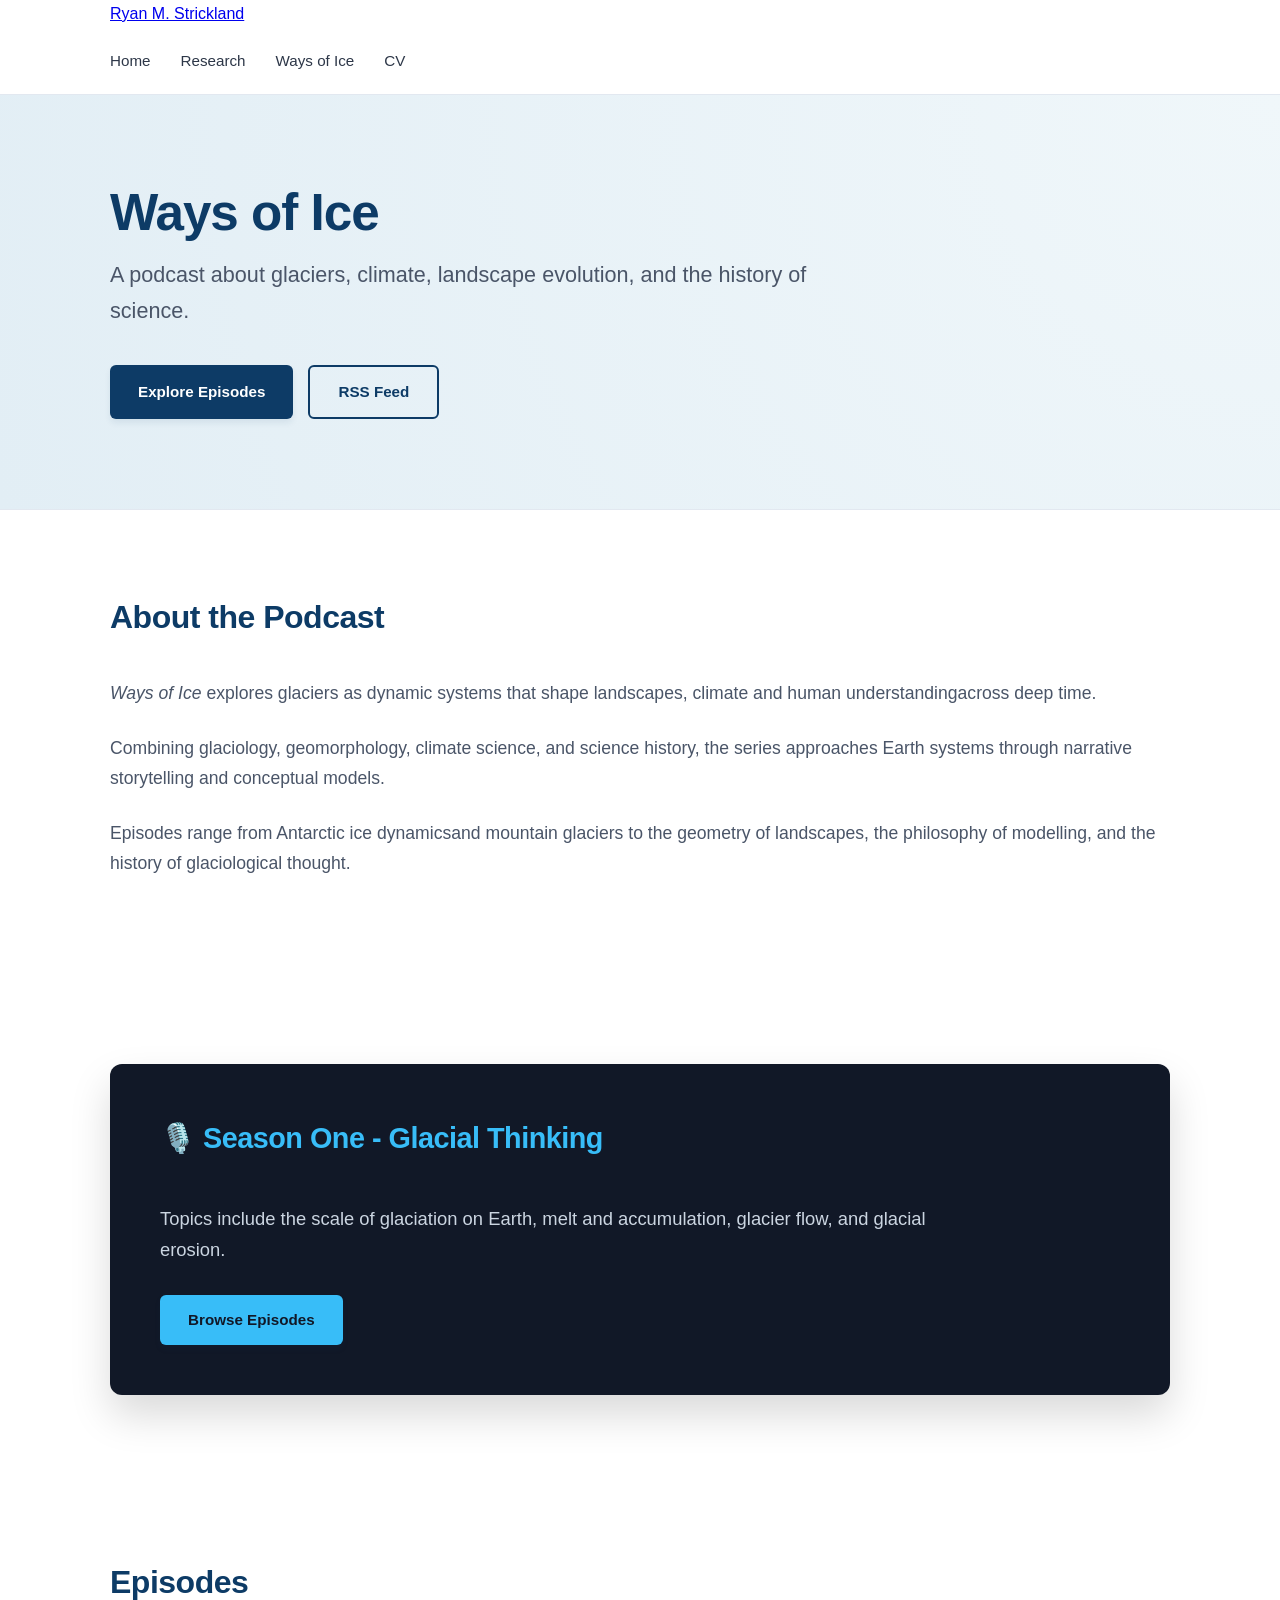
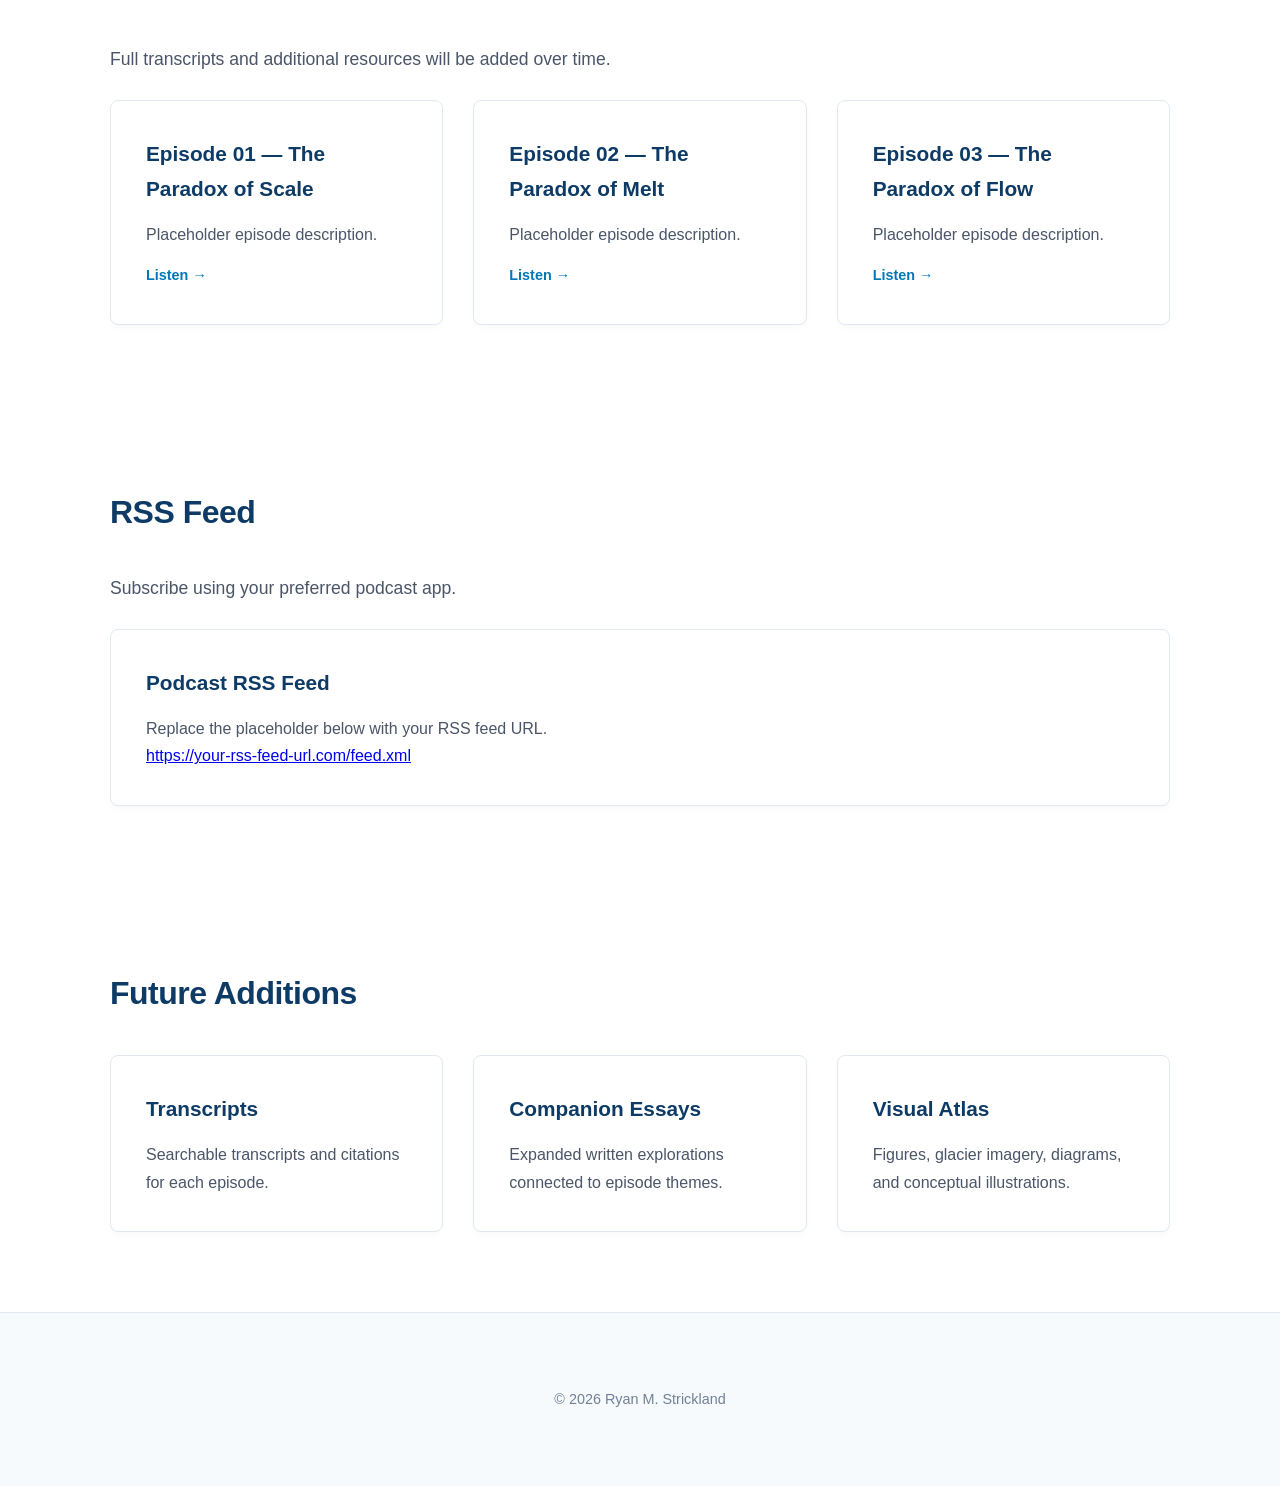
==== podcast.html @ bfdebd0e "Update research tags" ====
<!DOCTYPE html>
<html lang="en">
<head>
    <meta charset="UTF-8">
    <meta name="viewport" content="width=device-width, initial-scale=1.0">
    <title>Ways of Ice | Ryan M. Strickland</title>

    <!-- Uses your existing stylesheet -->
    <link rel="stylesheet" href="styles_1.css">
</head>

<body>

    <!-- HEADER -->
    <header>
        <div class="container nav">
            <a href="index.html" class="logo">
            Ryan M. Strickland
            </a>
            <nav>
                <ul>
                    <li><a href="index.html">Home</a></li>
                    <li><a href="index.html#research">Research</a></li>
                    <li><a href="podcast.html">Ways of Ice</a></li>
                    <li><a href="index.html#cv">CV</a></li>
                </ul>
            </nav>
        </div>
    </header>

    <div class="hero">
        <div class="container">
            <h1>Ways of Ice</h1>
            <p>
            A podcast about glaciers, climate, landscape evolution, and the history of science.
            </p>
            <div class="btn-group">
                <a href="#episodes" class="btn">
                Explore Episodes
                </a>
                <a href="#rss" class="btn btn-secondary">
                RSS Feed
                </a>
            </div>
        </div>
    </div>

    <!-- INTRO -->

    <div class="container">
        <section>
            <h2>About the Podcast</h2>
            <p>
            <em>Ways of Ice</em> explores glaciers as dynamic systems that shape landscapes, climate and human understandingacross deep time.
            </p>
            <p>
            Combining glaciology, geomorphology, climate science, and science history, the series approaches Earth systems through narrative storytelling and conceptual models.
            </p>
            <p>
            Episodes range from Antarctic ice dynamicsand mountain glaciers to the geometry of landscapes, the philosophy of modelling, and the history of glaciological thought.
            </p>
        </section>

        <!-- FEATURE BLOCK -->

        <section>
            <div class="podcast-feature">
                <h3>
                    🎙️ Season One - Glacial Thinking
                </h3>
                <p>
                
                </p>
                <p>
                Topics include the scale of glaciation on Earth, melt and accumulation, glacier flow, and glacial erosion.
                </p>
                <div>
                    <a href="#episodes" class="btn">
                        Browse Episodes
                    </a>
                </div>
            </div>
        </section>

        <!-- EPISODES -->

        <section id="episodes">
            <h2>Episodes</h2>
            <p>
            Full transcripts and additional resources will be added over time.
            </p>
            <div class="grid">
                <!-- EPISODE CARD -->
                <div class="card">
                    <h3>
                    Episode 01 — The Paradox of Scale
                    </h3>
                    <p>
                    Placeholder episode description.
                    </p>
                    <span class="read-more">
                    Listen &rarr;
                    </span>
                </div>
                <div class="card">
                    <h3>
                    Episode 02 — The Paradox of Melt
                    </h3>
                    <p>
                    Placeholder episode description.
                    </p>
                    <span class="read-more">
                    Listen &rarr;
                    </span>
                </div>
                <div class="card">
                    <h3>
                    Episode 03 — The Paradox of Flow
                    </h3>
                    <p>
                    Placeholder episode description.
                    </p>
                    <span class="read-more">
                    Listen &rarr;
                    </span>
                </div>
            </div>
        </section>

        <!-- RSS -->

        <section id="rss">
            <h2>RSS Feed</h2>
            <p>
            Subscribe using your preferred podcast app.
            </p>
            <div class="card">
                <h3>
                Podcast RSS Feed
                </h3>
                <p>
                Replace the placeholder below with your RSS feed URL.
                </p>
                <p>
                    <a href="#">
                        https://your-rss-feed-url.com/feed.xml
                    </a>
                </p>
            </div>
        </section>

        <!-- FUTURE SECTION -->

        <section>
            <h2>Future Additions</h2>
            <div class="grid">
                <div class="card">
                    <h3>Transcripts</h3>
                    <p>
                    Searchable transcripts and citations for each episode.
                    </p>
                </div>
                <div class="card">
                    <h3>Companion Essays</h3>
                    <p>
                    Expanded written explorations connected to episode themes.
                    </p>
                </div>
                <div class="card">
                    <h3>Visual Atlas</h3>
                    <p>
                    Figures, glacier imagery, diagrams, and conceptual illustrations.
                    </p>
                </div>
            </div>
        </section>
    </div>

    <!-- FOOTER -->

    <footer>
        <div class="container">
            <p>
            &copy; 2026 Ryan M. Strickland
            </p>
        </div>
    </footer>
</body>
</html>
---- styles_1.css ----
/* Premium Modern Academic & Media Typography */
:root {
    --primary-color: #0d3b66;       /* Deep Midnight/Ice Blue */
    --accent-color: #0077b6;        /* Glacier Cyan Accent */
    --podcast-dark: #111827;        /* Sleek Charcoal for Media Callouts */
    --text-main: #2d3748;           /* Soft Dark Gray (easier on eyes than pure black) */
    --text-muted: #718096;
    --bg-light: #f7fafc;            /* Crisp Canvas White */
    --white: #ffffff;
    --border-color: #e2e8f0;
    --max-width: 1100px;
}

* {
    box-sizing: border-box;
}

body {
    font-family: -apple-system, BlinkMacSystemFont, "Segoe UI", Roboto, "Helvetica Neue", Arial, sans-serif;
    color: var(--text-main);
    line-height: 1.7;
    margin: 0;
    padding: 0;
    background-color: var(--white);
    -webkit-font-smoothing: antialiased;
}

/* Layout Container */
.container {
    width: 90%;
    max-width: var(--max-width);
    margin: 0 auto;
    padding: 0 20px;
}

/* Navigation Header */
header {
    background-color: rgba(255, 255, 255, 0.95);
    backdrop-filter: blur(8px);
    border-bottom: 1px solid var(--border-color);
    position: sticky;
    top: 0;
    z-index: 1000;
}

nav {
    display: flex;
    justify-content: space-between;
    align-items: center;
    padding: 20px 0;
}

nav .logo {
    font-weight: 700;
    font-size: 1.35rem;
    color: var(--primary-color);
    text-decoration: none;
    letter-spacing: -0.5px;
}

nav ul {
    list-style: none;
    margin: 0;
    padding: 0;
    display: flex;
    gap: 30px;
}

nav ul li a {
    color: var(--text-main);
    text-decoration: none;
    font-weight: 500;
    font-size: 0.95rem;
    transition: color 0.2s ease;
}

nav ul li a:hover {
    color: var(--accent-color);
}

/* Premium Hero Section */
.hero {
    padding: 90px 0;
    background: radial-gradient(circle at top right, #f0f7fa 0%, #e2eef5 100%);
    border-bottom: 1px solid var(--border-color);
    text-align: left;
}

.hero h1 {
    font-size: 3.2rem;
    font-weight: 800;
    margin: 0 0 15px 0;
    color: var(--primary-color);
    letter-spacing: -1px;
    line-height: 1.1;
}

.hero p {
    font-size: 1.35rem;
    max-width: 750px;
    margin: 0 0 35px 0;
    color: #4a5568;
    font-weight: 400;
}

/* Interactive Buttons */
.btn-group {
    display: flex;
    gap: 15px;
    flex-wrap: wrap;
}

.btn {
    display: inline-flex;
    align-items: center;
    padding: 12px 28px;
    background-color: var(--primary-color);
    color: var(--white);
    text-decoration: none;
    border-radius: 6px;
    font-weight: 600;
    font-size: 0.95rem;
    transition: all 0.2s ease;
    box-shadow: 0 4px 6px rgba(13, 59, 102, 0.08);
}

.btn:hover {
    background-color: var(--accent-color);
    transform: translateY(-1px);
    box-shadow: 0 6px 12px rgba(13, 59, 102, 0.15);
}

.btn-secondary {
    background-color: transparent;
    color: var(--primary-color);
    border: 2px solid var(--primary-color);
    box-shadow: none;
}

.btn-secondary:hover {
    background-color: var(--primary-color);
    color: var(--white);
    box-shadow: 0 4px 6px rgba(13, 59, 102, 0.08);
}

/* Content Sections */
section {
    padding: 80px 0;
}

section h2 {
    font-size: 2rem;
    font-weight: 700;
    color: var(--primary-color);
    margin-top: 0;
    margin-bottom: 35px;
    letter-spacing: -0.5px;
    position: relative;
}

section p {
    font-size: 1.1rem;
    margin-bottom: 25px;
    color: #4a5568;
}

/* Modern Media Proof Bar */
.media-row {
    text-align: center;
    color: var(--text-muted);
    font-weight: 500;
    font-size: 0.9rem;
    text-transform: uppercase;
    letter-spacing: 1.5px;
    padding: 25px 0;
    border-top: 1px solid var(--border-color);
    border-bottom: 1px solid var(--border-color);
    background-color: var(--bg-light);
}

/* Grid & Cards (Research Focus) */
.grid {
    display: grid;
    grid-template-columns: repeat(auto-fit, minmax(300px, 1fr));
    gap: 30px;
}

.card {
    background: var(--white);
    padding: 35px;
    border-radius: 8px;
    border: 1px solid var(--border-color);
    box-shadow: 0 4px 6px rgba(0, 0, 0, 0.02);
    transition: all 0.3s ease;
}

.card:hover {
    transform: translateY(-4px);
    box-shadow: 0 12px 20px rgba(0, 0, 0, 0.05);
    border-color: #cbd5e0;
}

.card h3 {
    margin-top: 0;
    font-size: 1.3rem;
    color: var(--primary-color);
    margin-bottom: 15px;
}

.card p {
    font-size: 1rem;
    margin: 0;
    color: #4a5568;
}

/* Premium Media Callout Block (Ways of Ice) */
.podcast-feature {
    background-color: var(--podcast-dark);
    color: var(--white);
    padding: 50px;
    border-radius: 12px;
    box-shadow: 0 20px 40px rgba(0, 0, 0, 0.15);
    display: flex;
    flex-direction: column;
    gap: 20px;
}

.podcast-feature h3 {
    margin: 0;
    font-size: 1.8rem;
    color: #38bdf8; /* Soft blue-cyan tint for dark mode */
    letter-spacing: -0.5px;
}

.podcast-feature p {
    color: #cbd5e1;
    font-size: 1.15rem;
    margin: 0;
    max-width: 800px;
}

.podcast-feature .btn {
    background-color: #38bdf8;
    color: var(--podcast-dark);
    align-self: flex-start;
    margin-top: 10px;
}

.podcast-feature .btn:hover {
    background-color: var(--white);
    color: var(--podcast-dark);
}

/* Clean Footer */
footer {
    text-align: center;
    padding: 60px 0;
    color: var(--text-muted);
    font-size: 0.9rem;
    border-top: 1px solid var(--border-color);
    background-color: var(--bg-light);
}

/* Responsive Scaling */
@media (max-width: 768px) {
    .hero h1 { font-size: 2.3rem; }
    .hero p { font-size: 1.15rem; }
    .podcast-feature { padding: 30px; }
    nav { flex-direction: column; gap: 15px; }
}

/* Make the wrapping link behave like a block element */
.card-link {
    text-decoration: none; /* Removes text underlines from the whole card */
    color: inherit;        /* Keeps your text-main color intact */
    display: block;
}

/* Optional: Move your hover effect from .card:hover to the link wrapper */
.card-link:hover .card {
    transform: translateY(-4px);
    box-shadow: 0 12px 20px rgba(0, 0, 0, 0.05);
    border-color: #cbd5e0;
}
/* Explicitly strips the default underline from text headers or spans inside the link */
.card-link *, 
.card-link h3, 
.card-link p, 
.card-link span {
    text-decoration: none !important;
}


/* Optional stylistic hint at the bottom of the card */
.read-more {
    display: inline-block;
    margin-top: 15px;
    font-size: 0.9rem;
    font-weight: 600;
    color: var(--accent-color);
}
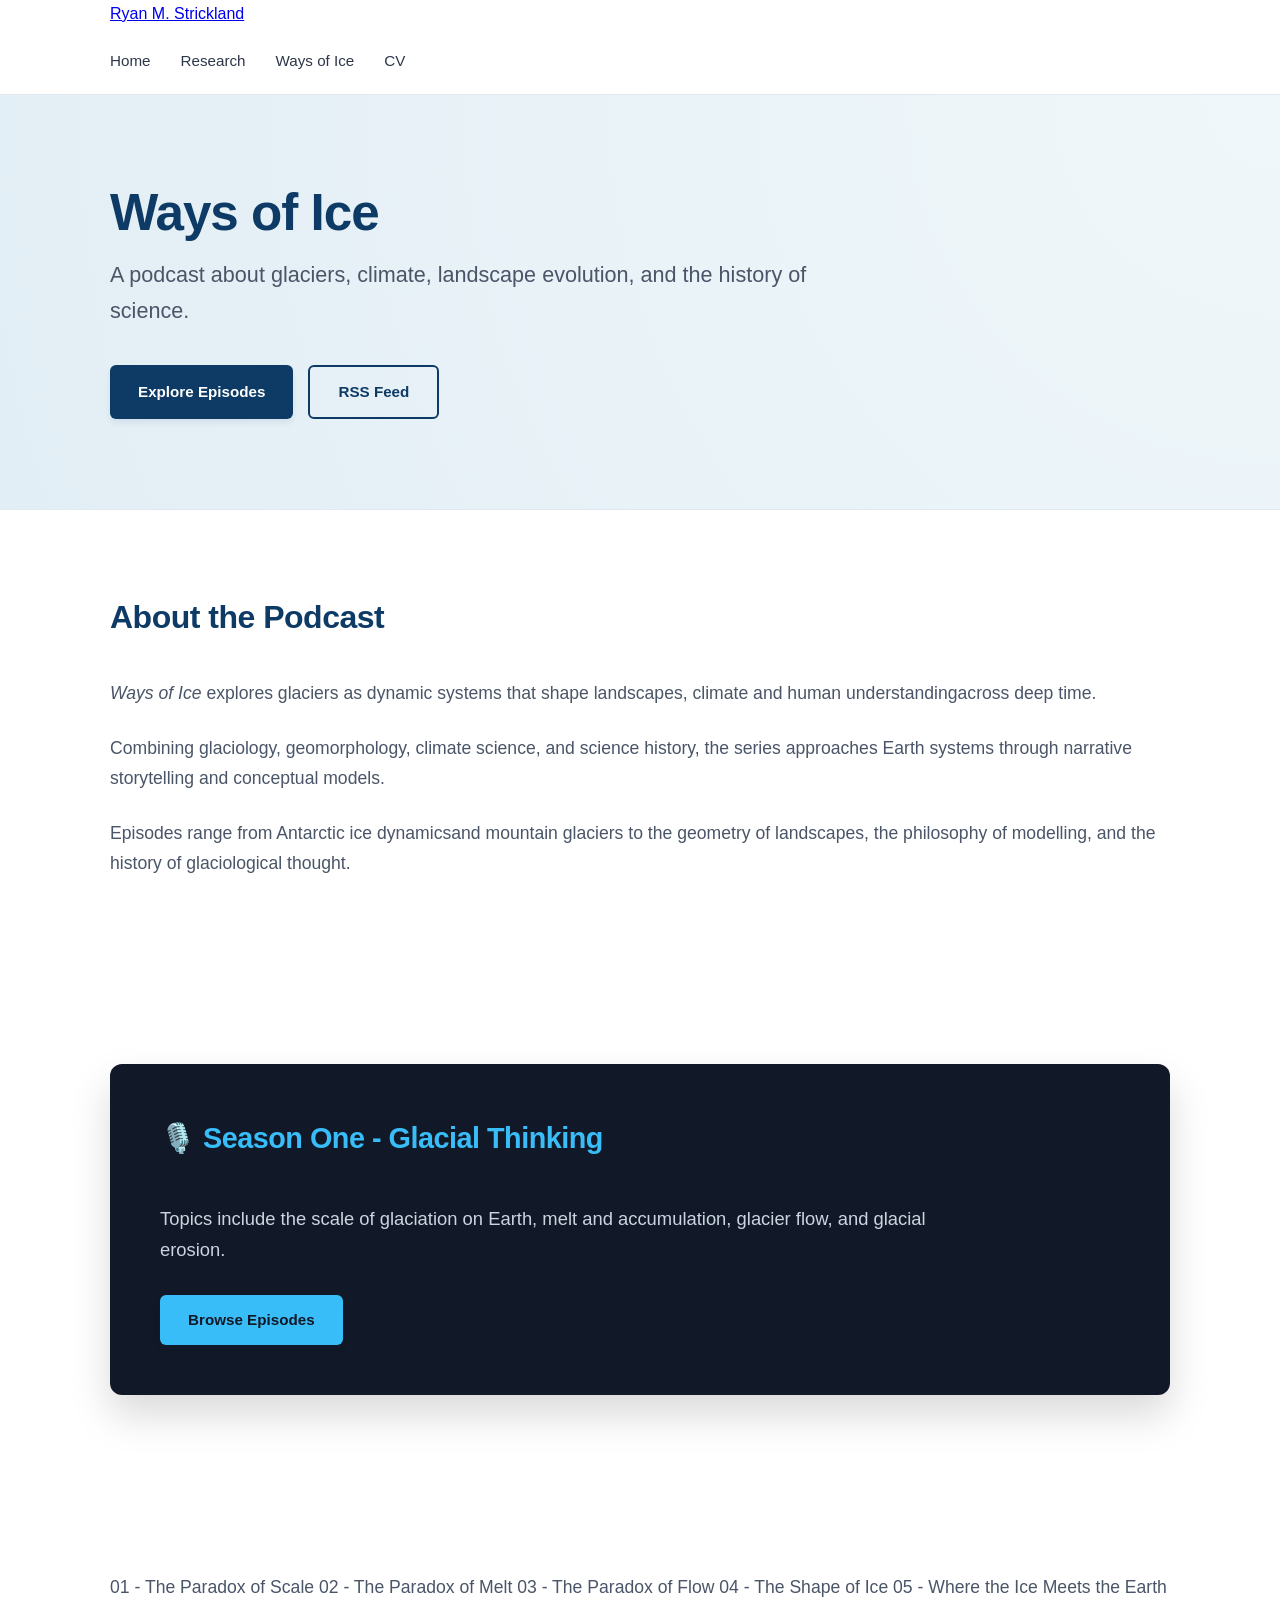
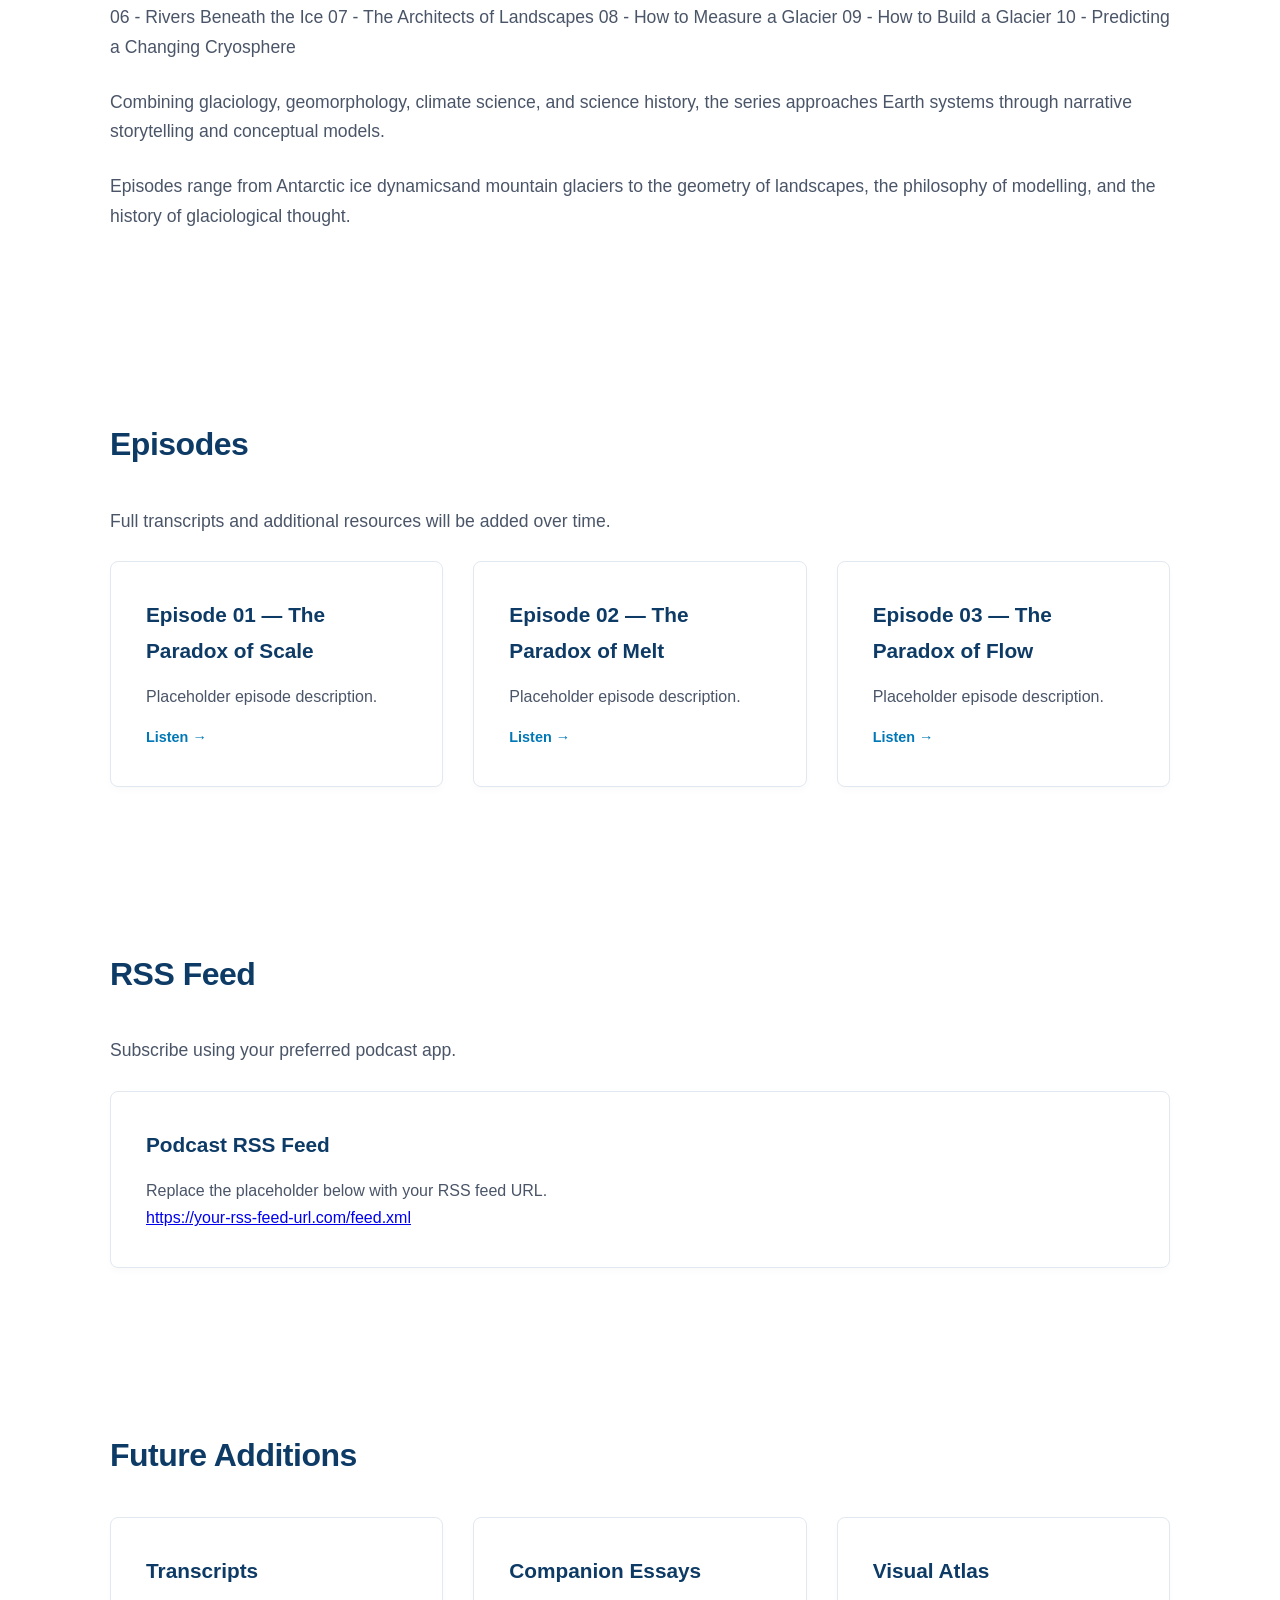
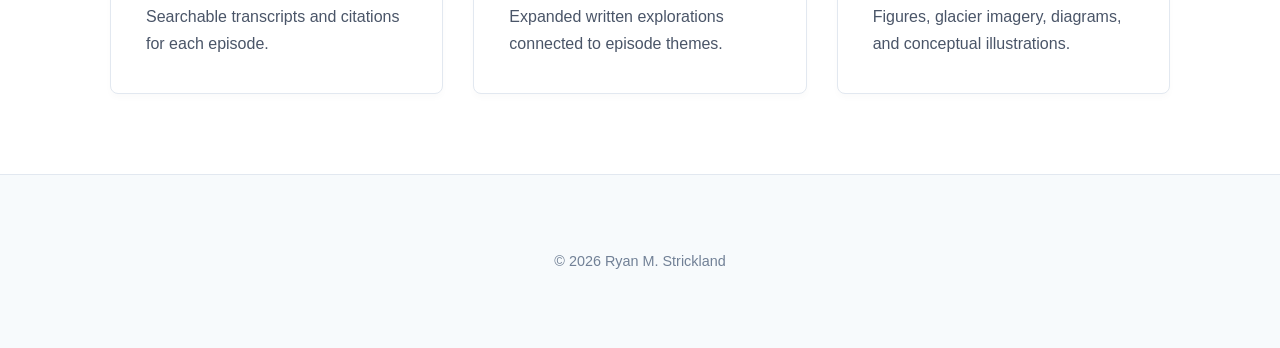
==== commit 86f1e53f: "Update podcast page" ====
--- a/podcast.html
+++ b/podcast.html
@@ -82,6 +82,27 @@
             </div>
         </section>
 
+        <section>
+            <p>
+            <l>01 - The Paradox of Scale</l>
+            <l>02 - The Paradox of Melt</l>
+            <l>03 - The Paradox of Flow</l>
+            <l>04 - The Shape of Ice</l>
+            <l>05 - Where the Ice Meets the Earth</l>
+            <l>06 - Rivers Beneath the Ice</l>
+            <l>07 - The Architects of Landscapes</l>
+            <l>08 - How to Measure a Glacier</l>
+            <l>09 - How to Build a Glacier</l>
+            <l>10 - Predicting a Changing Cryosphere</l>
+            </p>
+            <p>
+            Combining glaciology, geomorphology, climate science, and science history, the series approaches Earth systems through narrative storytelling and conceptual models.
+            </p>
+            <p>
+            Episodes range from Antarctic ice dynamicsand mountain glaciers to the geometry of landscapes, the philosophy of modelling, and the history of glaciological thought.
+            </p>
+        </section>
+
         <!-- EPISODES -->
 
         <section id="episodes">
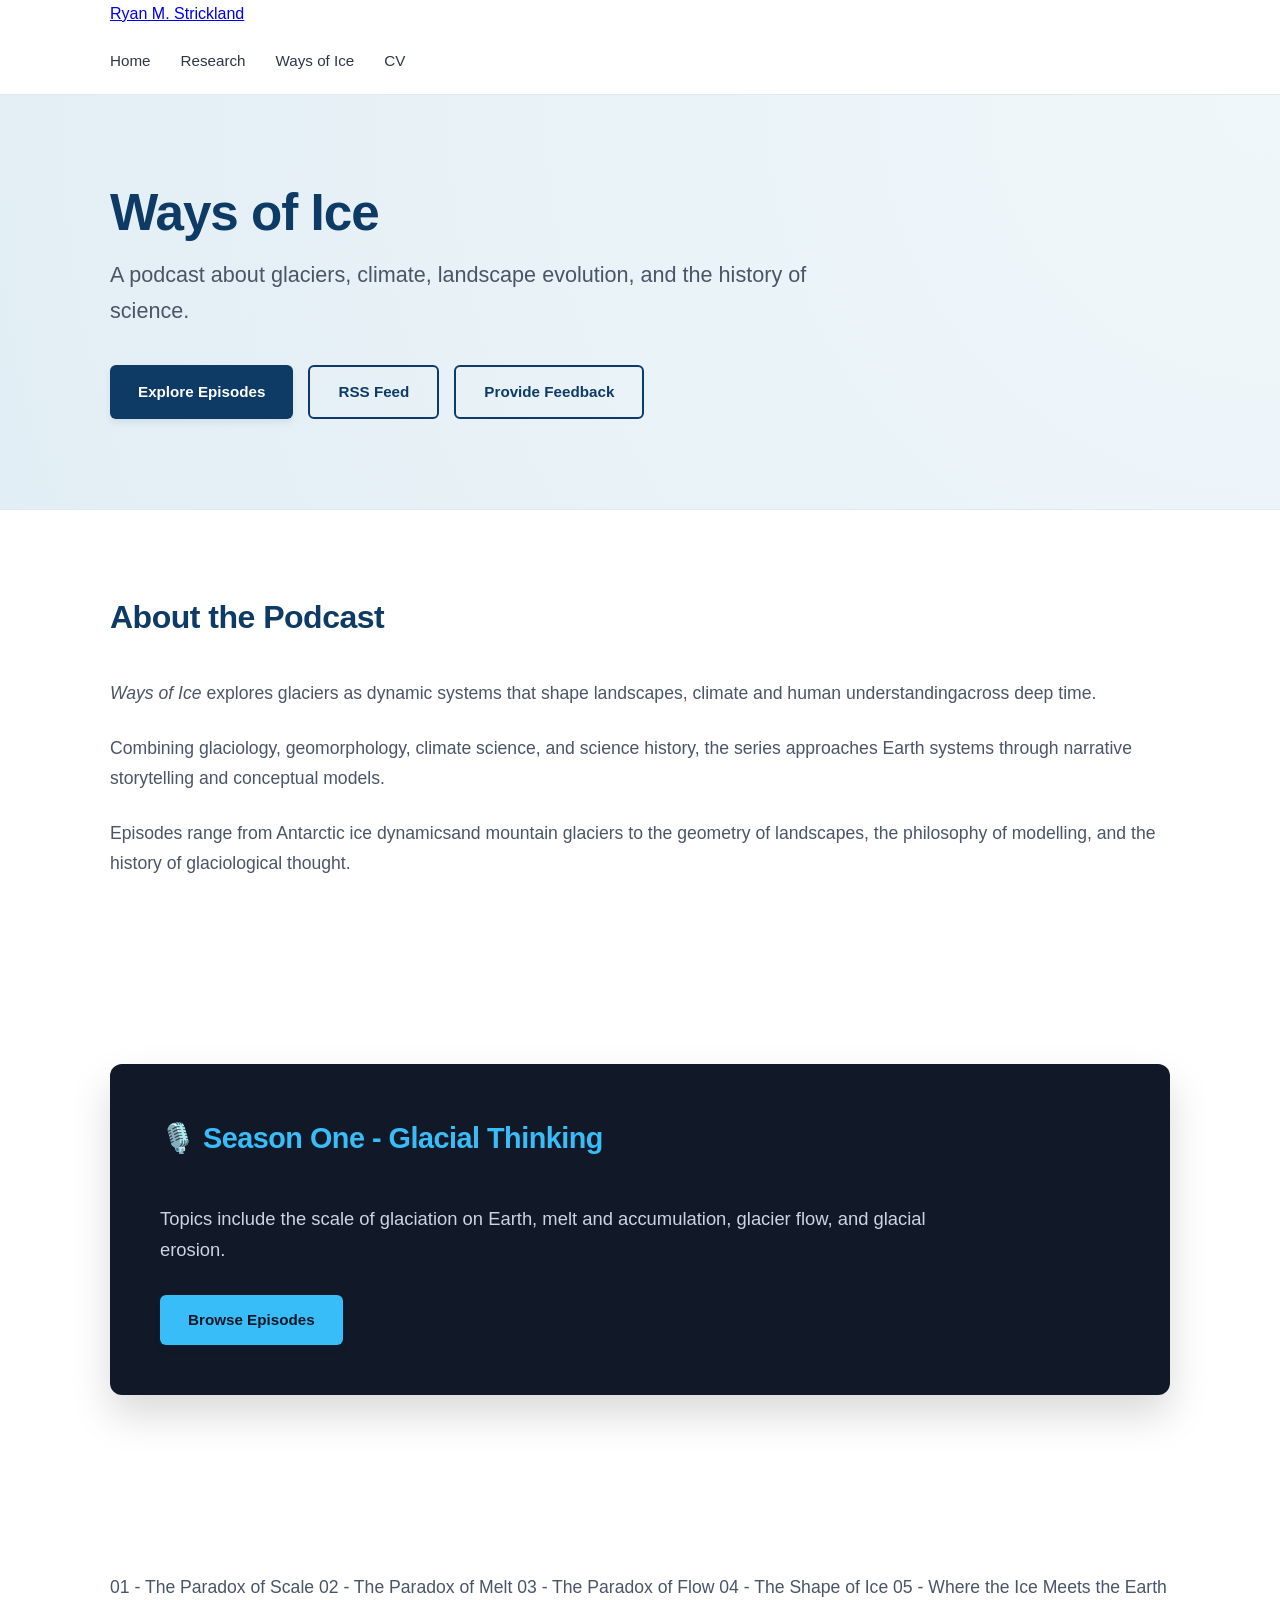
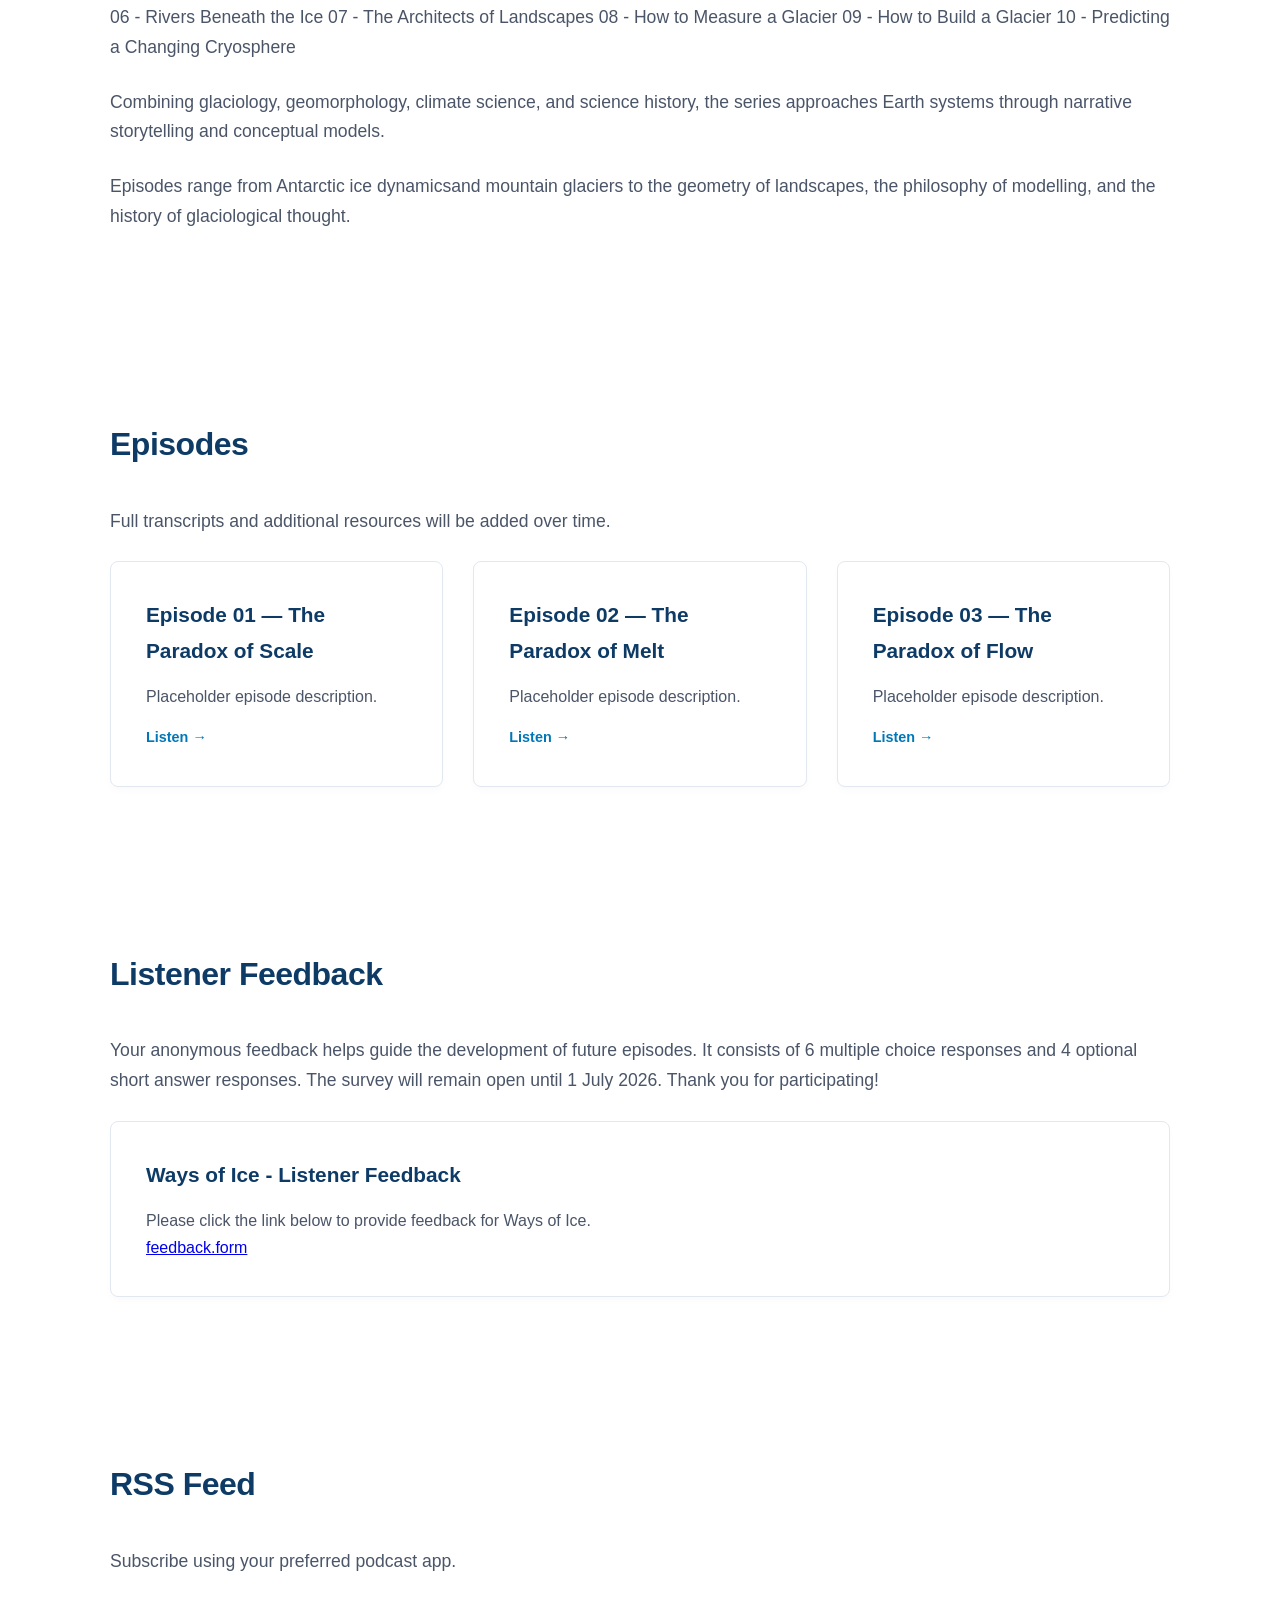
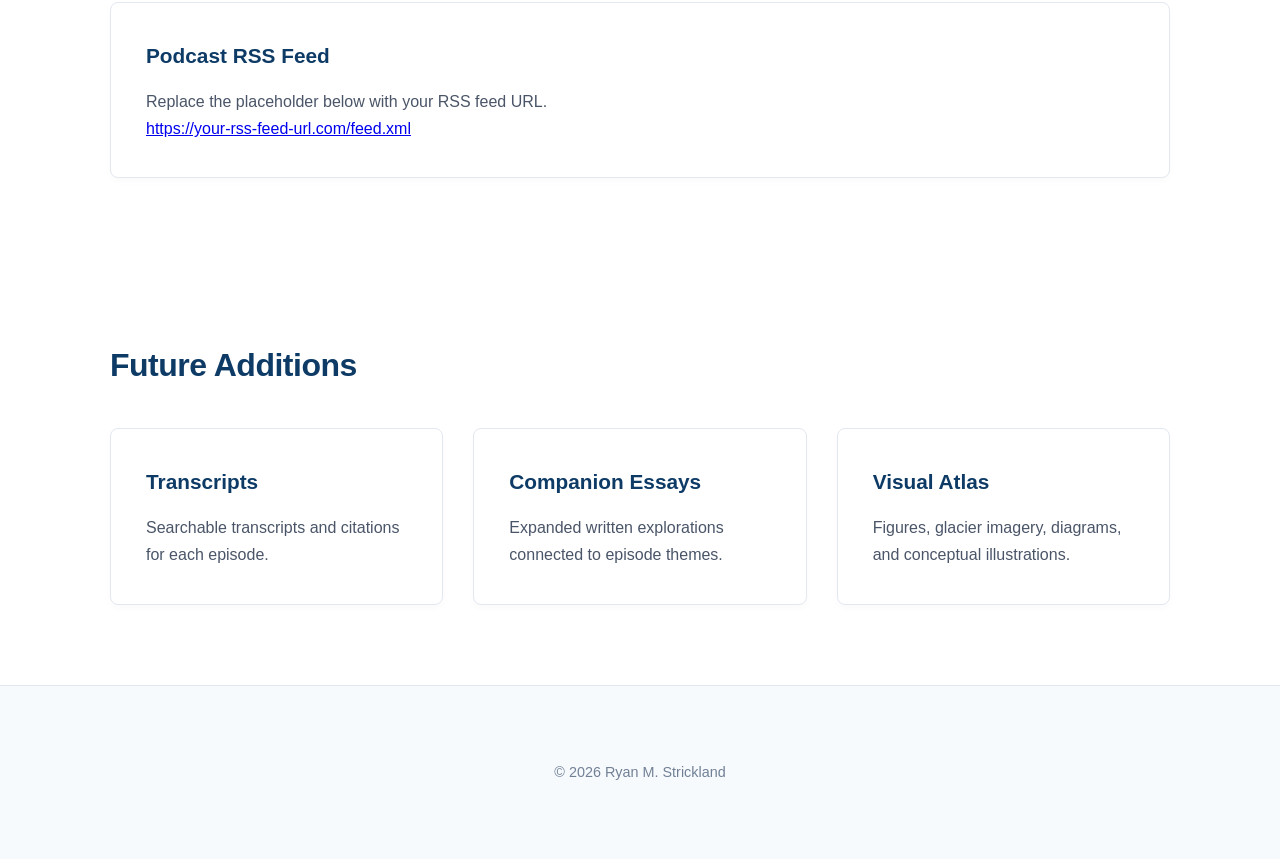
==== commit 39efbc94: "Add feedback section" ====
--- a/podcast.html
+++ b/podcast.html
@@ -41,6 +41,9 @@
                 <a href="#rss" class="btn btn-secondary">
                 RSS Feed
                 </a>
+                <a href="#feedback" class="btn btn-secondary">
+                Provide Feedback
+                </a>
             </div>
         </div>
     </div>
@@ -148,6 +151,26 @@
             </div>
         </section>
 
+        <section id="feedback">
+            <h2>Listener Feedback</h2>
+            <p>
+            Your anonymous feedback helps guide the development of future episodes. It consists of 6 multiple choice responses and 4 optional short answer responses. The survey will remain open until 1 July 2026. Thank you for participating! 
+            </p>
+            <div class="card">
+                <h3>
+                Ways of Ice - Listener Feedback
+                </h3>
+                <p>
+                Please click the link below to provide feedback for Ways of Ice.
+                </p>
+                <p>
+                    <a href="#">
+                        feedback.form
+                    </a>
+                </p>
+            </div>
+        </section>
+
         <!-- RSS -->
 
         <section id="rss">
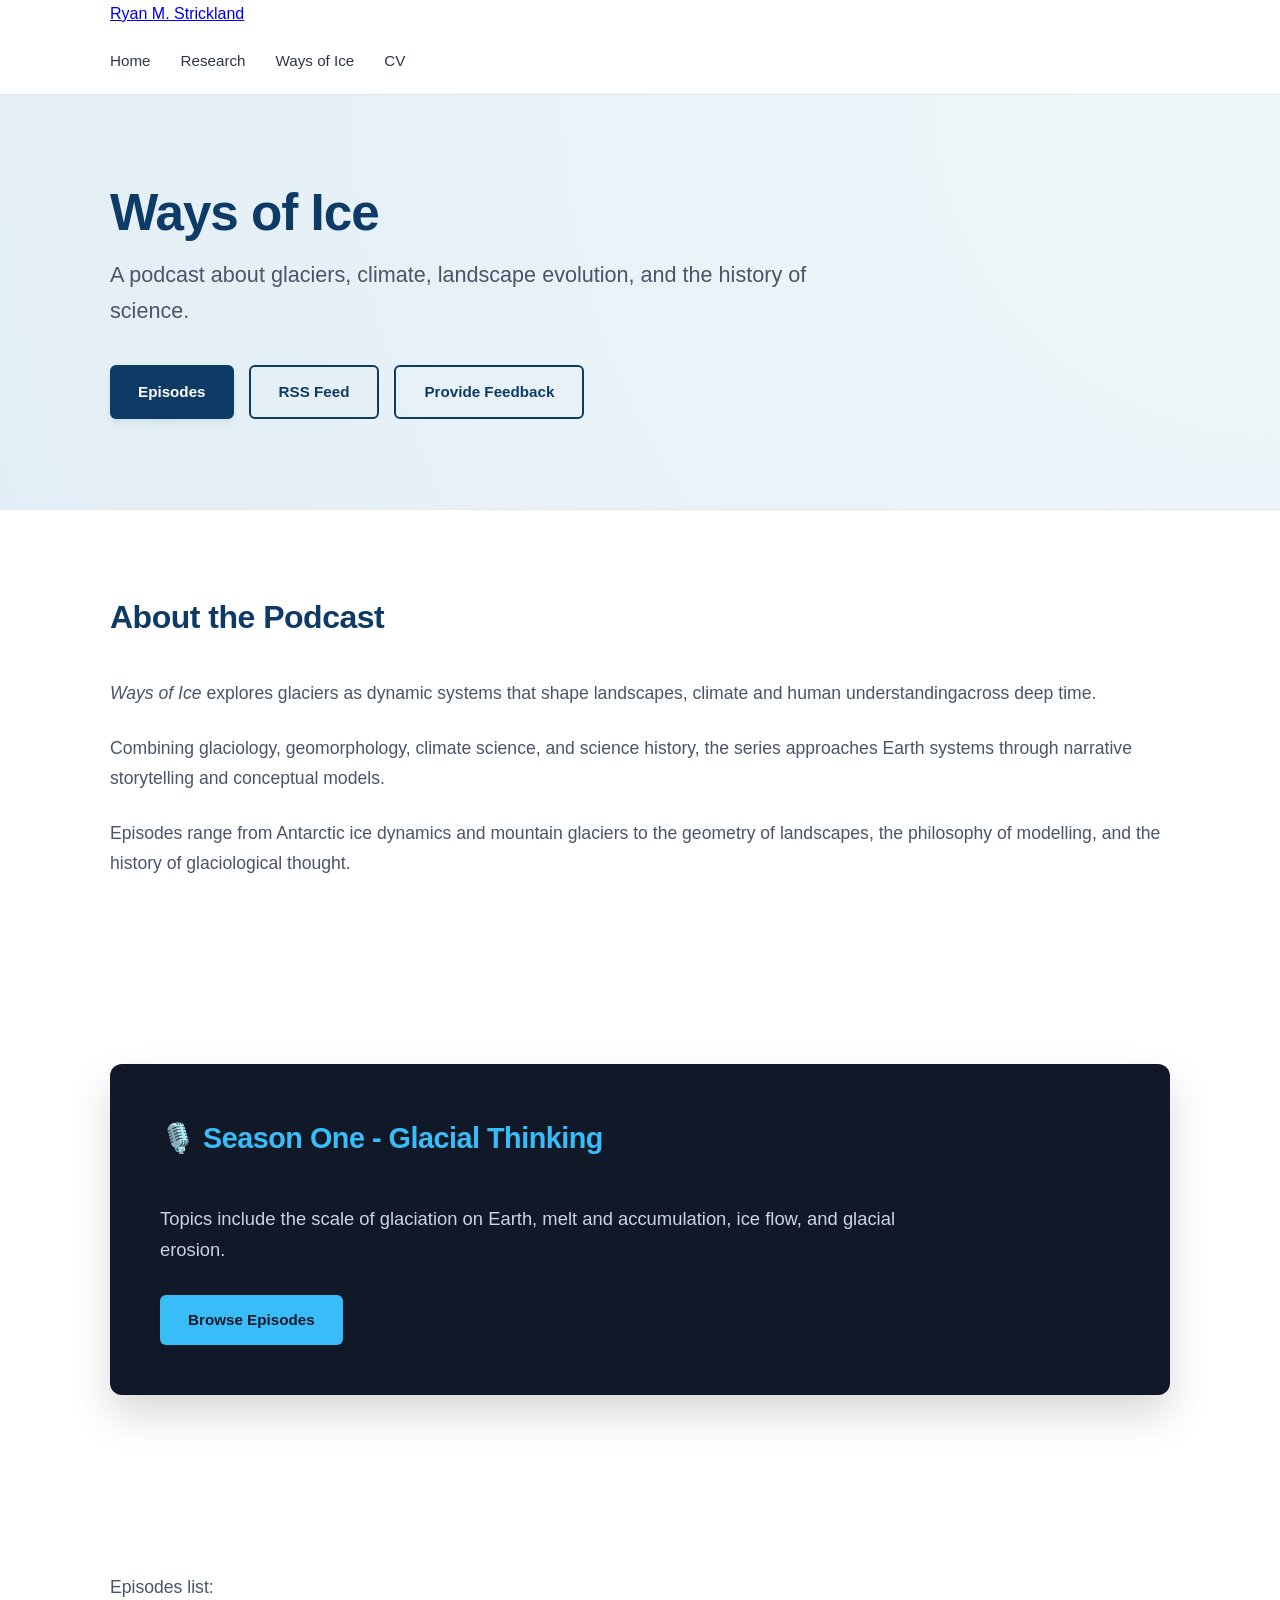
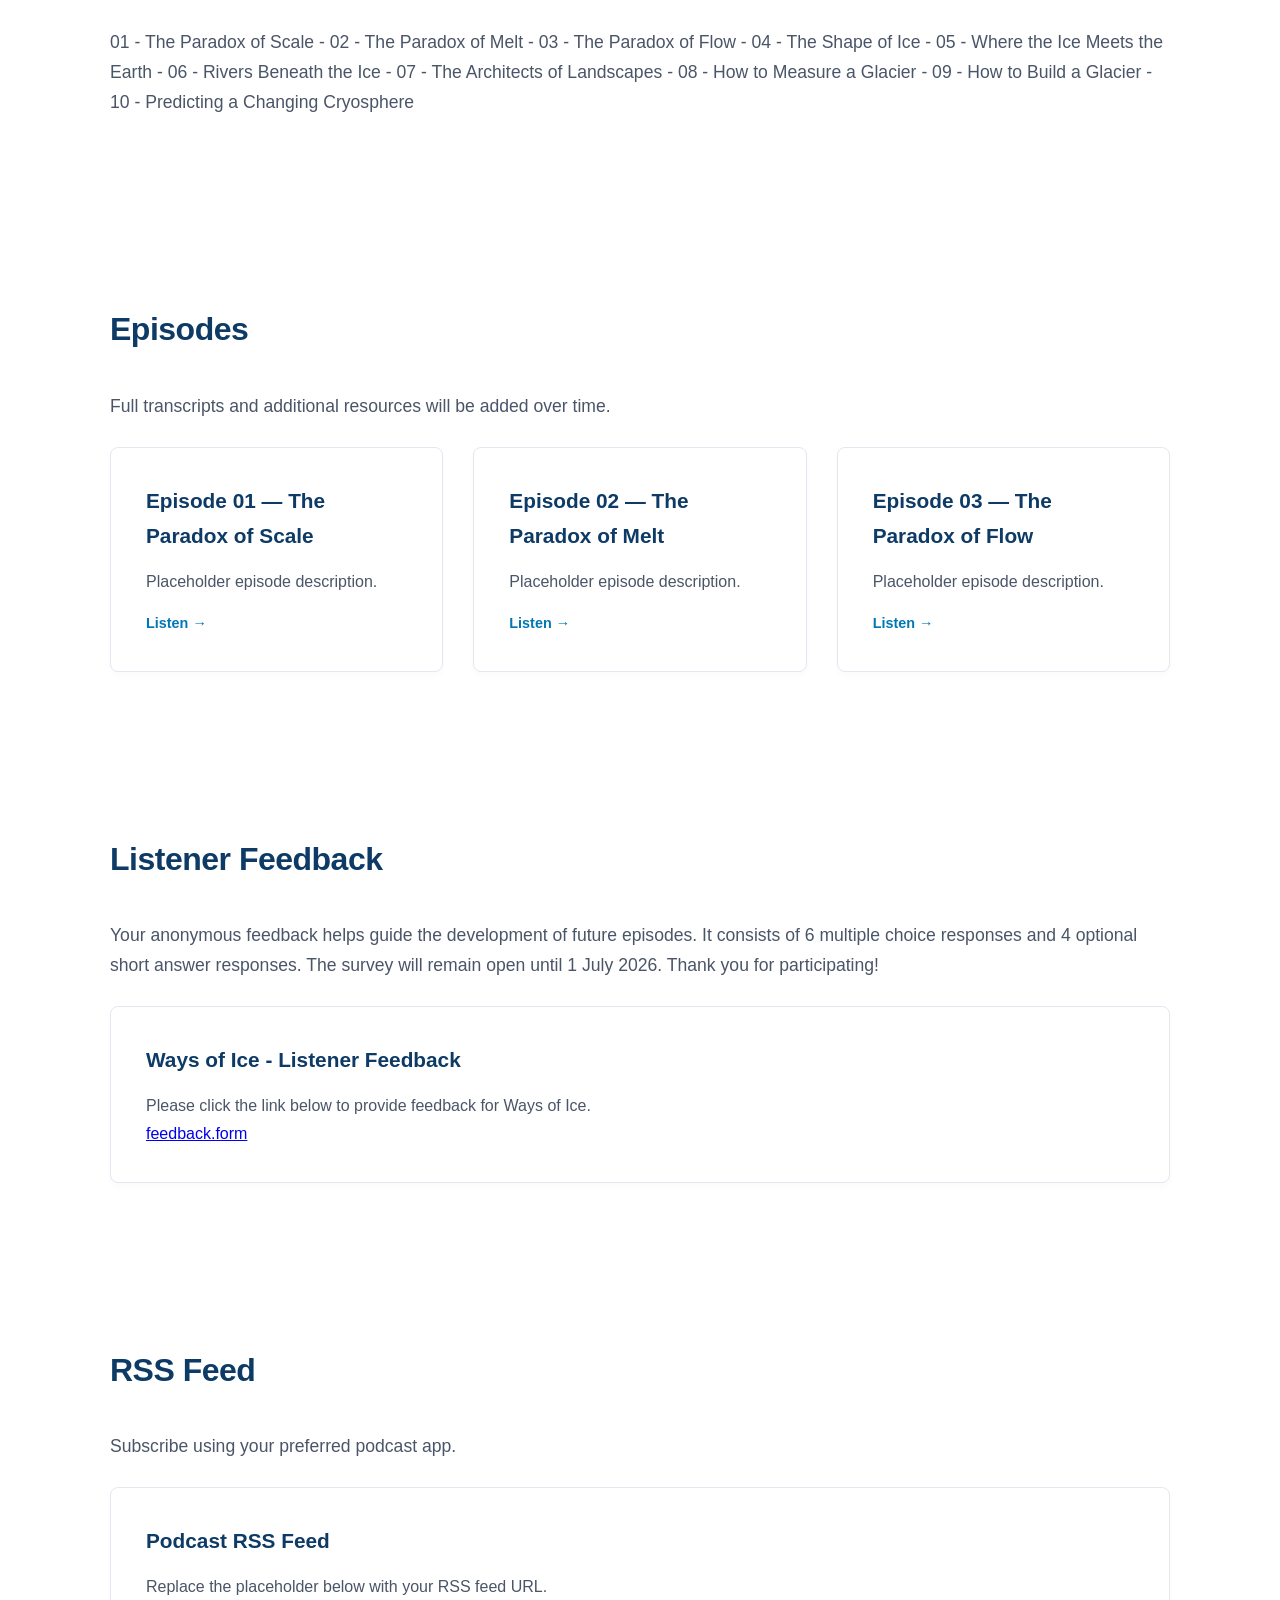
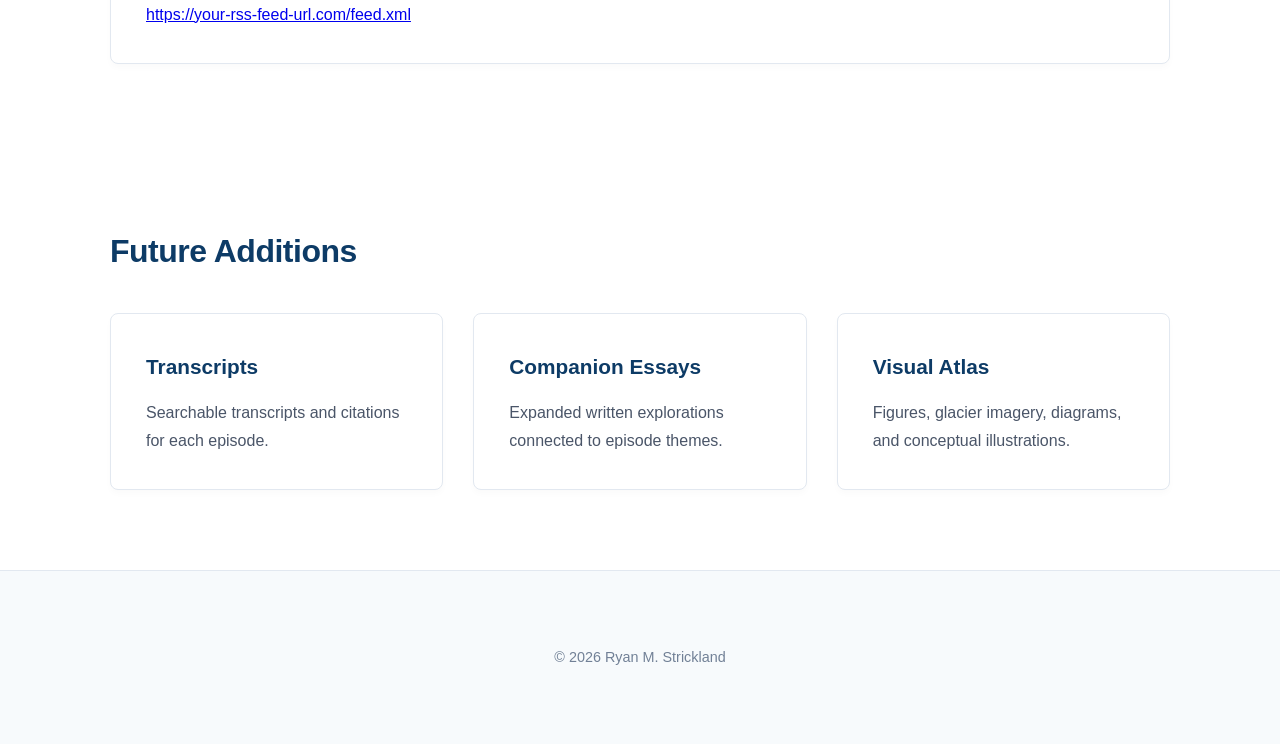
==== commit 2fabfdc4: "More page updates" ====
--- a/podcast.html
+++ b/podcast.html
@@ -36,7 +36,7 @@
             </p>
             <div class="btn-group">
                 <a href="#episodes" class="btn">
-                Explore Episodes
+                Episodes
                 </a>
                 <a href="#rss" class="btn btn-secondary">
                 RSS Feed
@@ -60,7 +60,7 @@
             Combining glaciology, geomorphology, climate science, and science history, the series approaches Earth systems through narrative storytelling and conceptual models.
             </p>
             <p>
-            Episodes range from Antarctic ice dynamicsand mountain glaciers to the geometry of landscapes, the philosophy of modelling, and the history of glaciological thought.
+            Episodes range from Antarctic ice dynamics and mountain glaciers to the geometry of landscapes, the philosophy of modelling, and the history of glaciological thought.
             </p>
         </section>
 
@@ -75,7 +75,7 @@
                 
                 </p>
                 <p>
-                Topics include the scale of glaciation on Earth, melt and accumulation, glacier flow, and glacial erosion.
+                Topics include the scale of glaciation on Earth, melt and accumulation, ice flow, and glacial erosion.
                 </p>
                 <div>
                     <a href="#episodes" class="btn">
@@ -87,23 +87,21 @@
 
         <section>
             <p>
+                Episodes list:
+            </p>
+            <p>
             <l>01 - The Paradox of Scale</l>
-            <l>02 - The Paradox of Melt</l>
-            <l>03 - The Paradox of Flow</l>
-            <l>04 - The Shape of Ice</l>
-            <l>05 - Where the Ice Meets the Earth</l>
-            <l>06 - Rivers Beneath the Ice</l>
-            <l>07 - The Architects of Landscapes</l>
-            <l>08 - How to Measure a Glacier</l>
-            <l>09 - How to Build a Glacier</l>
-            <l>10 - Predicting a Changing Cryosphere</l>
-            </p>
-            <p>
-            Combining glaciology, geomorphology, climate science, and science history, the series approaches Earth systems through narrative storytelling and conceptual models.
-            </p>
-            <p>
-            Episodes range from Antarctic ice dynamicsand mountain glaciers to the geometry of landscapes, the philosophy of modelling, and the history of glaciological thought.
-            </p>
+            <l>- 02 - The Paradox of Melt</l>
+            <l>- 03 - The Paradox of Flow</l>
+            <l>- 04 - The Shape of Ice</l>
+            <l>- 05 - Where the Ice Meets the Earth</l>
+            <l>- 06 - Rivers Beneath the Ice</l>
+            <l>- 07 - The Architects of Landscapes</l>
+            <l>- 08 - How to Measure a Glacier</l>
+            <l>- 09 - How to Build a Glacier</l>
+            <l>- 10 - Predicting a Changing Cryosphere</l>
+            </p>
+
         </section>
 
         <!-- EPISODES -->
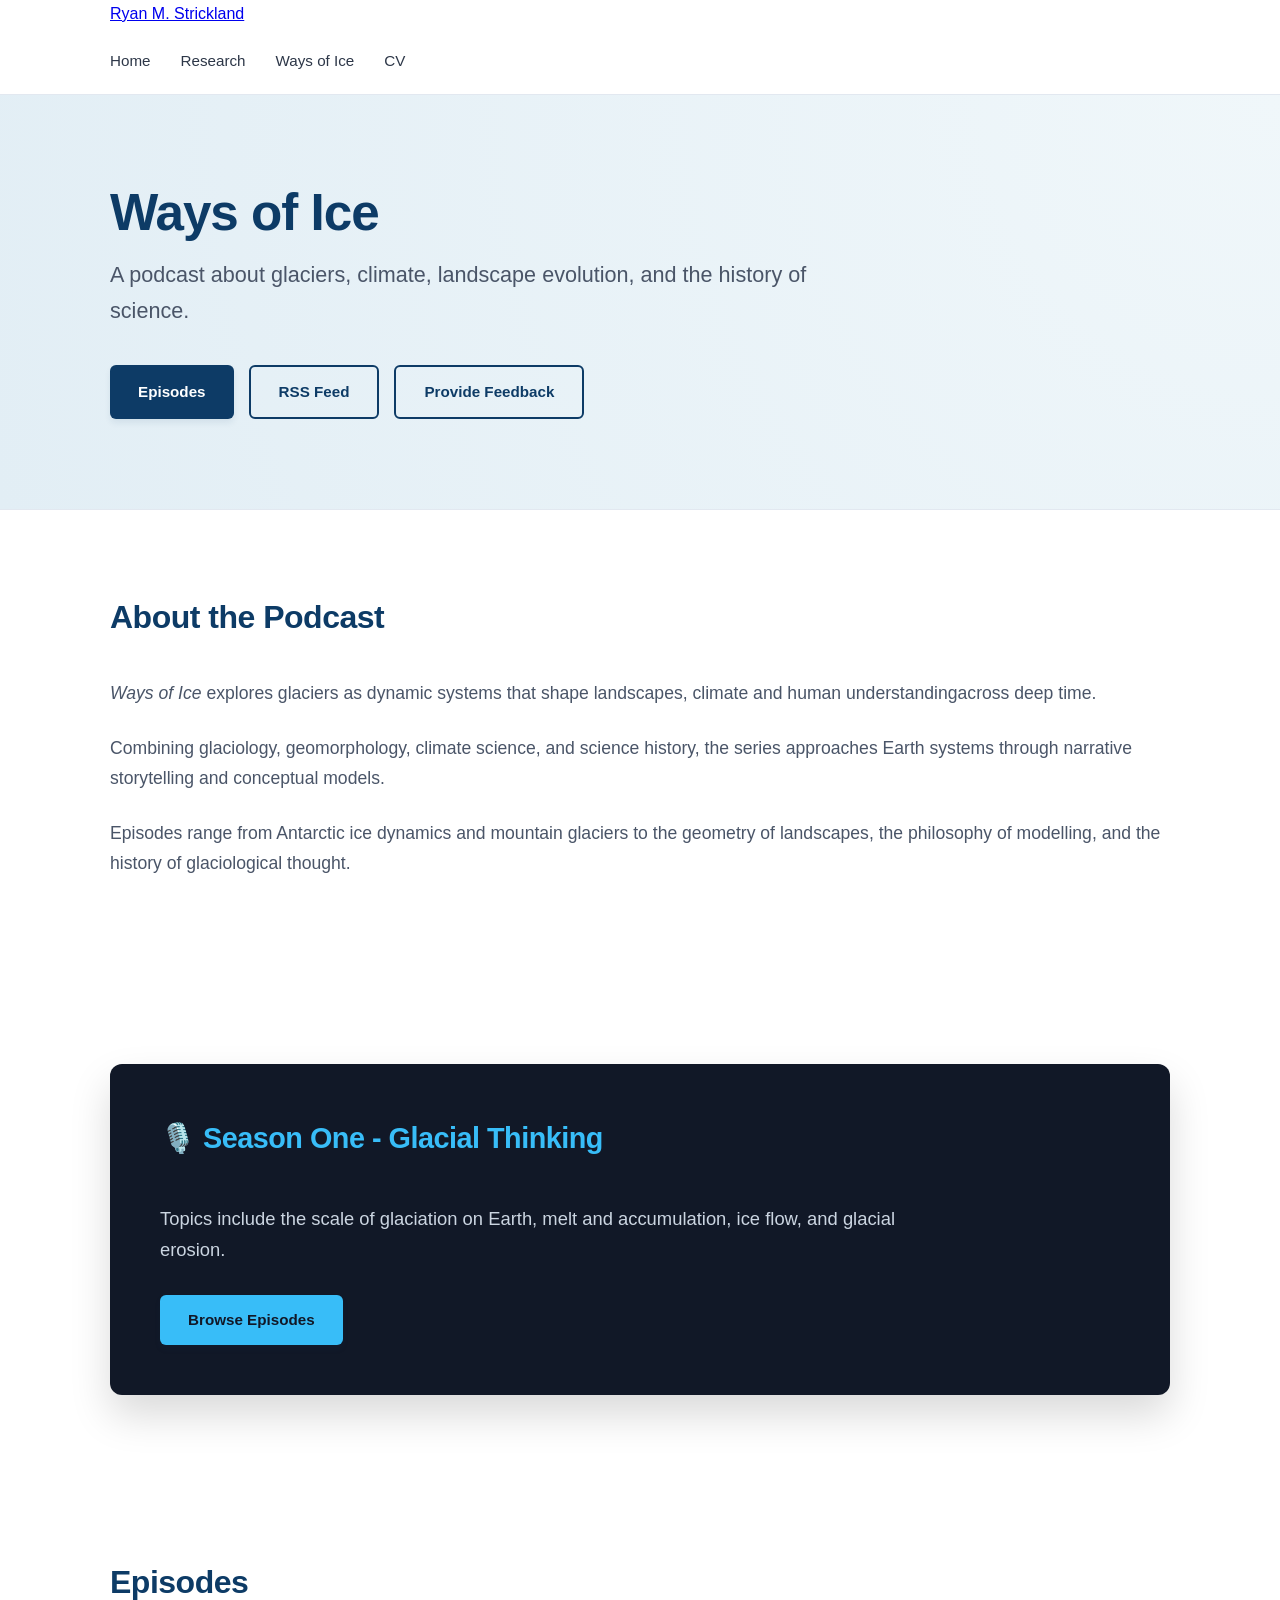
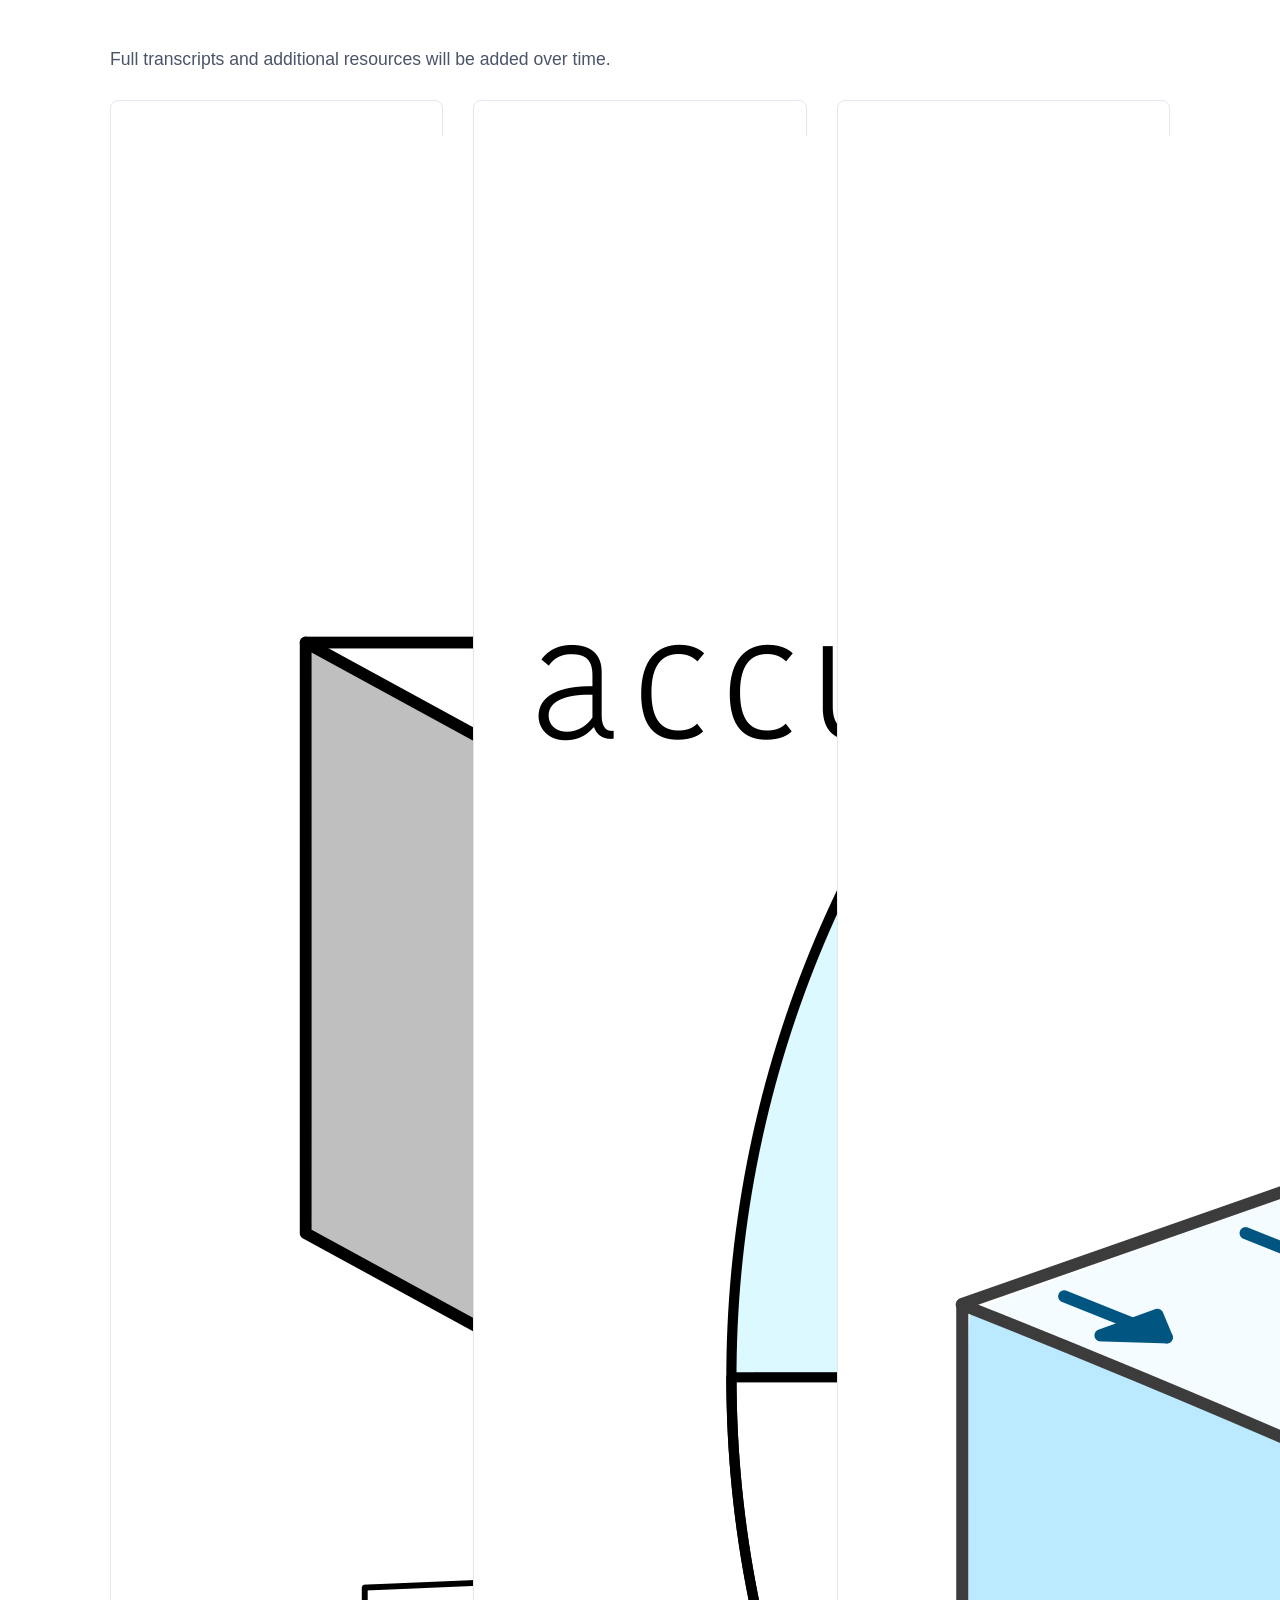
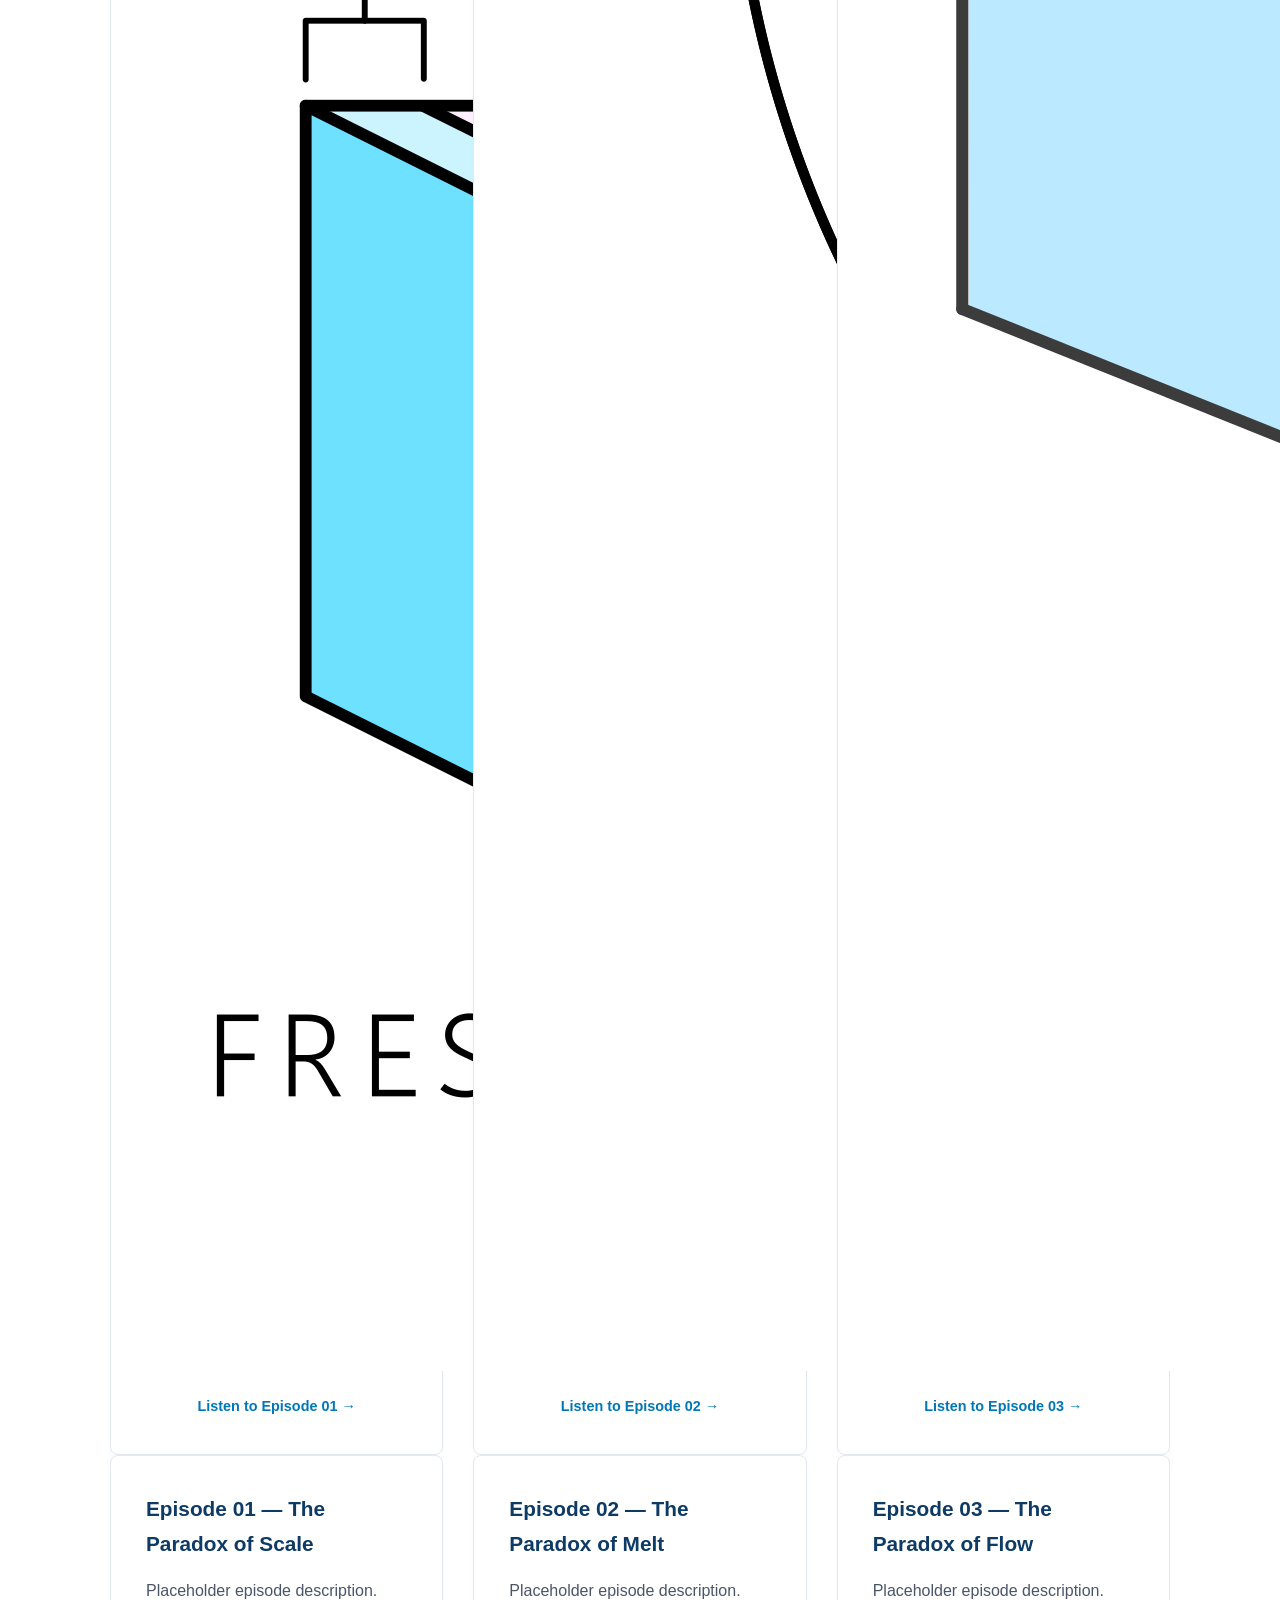
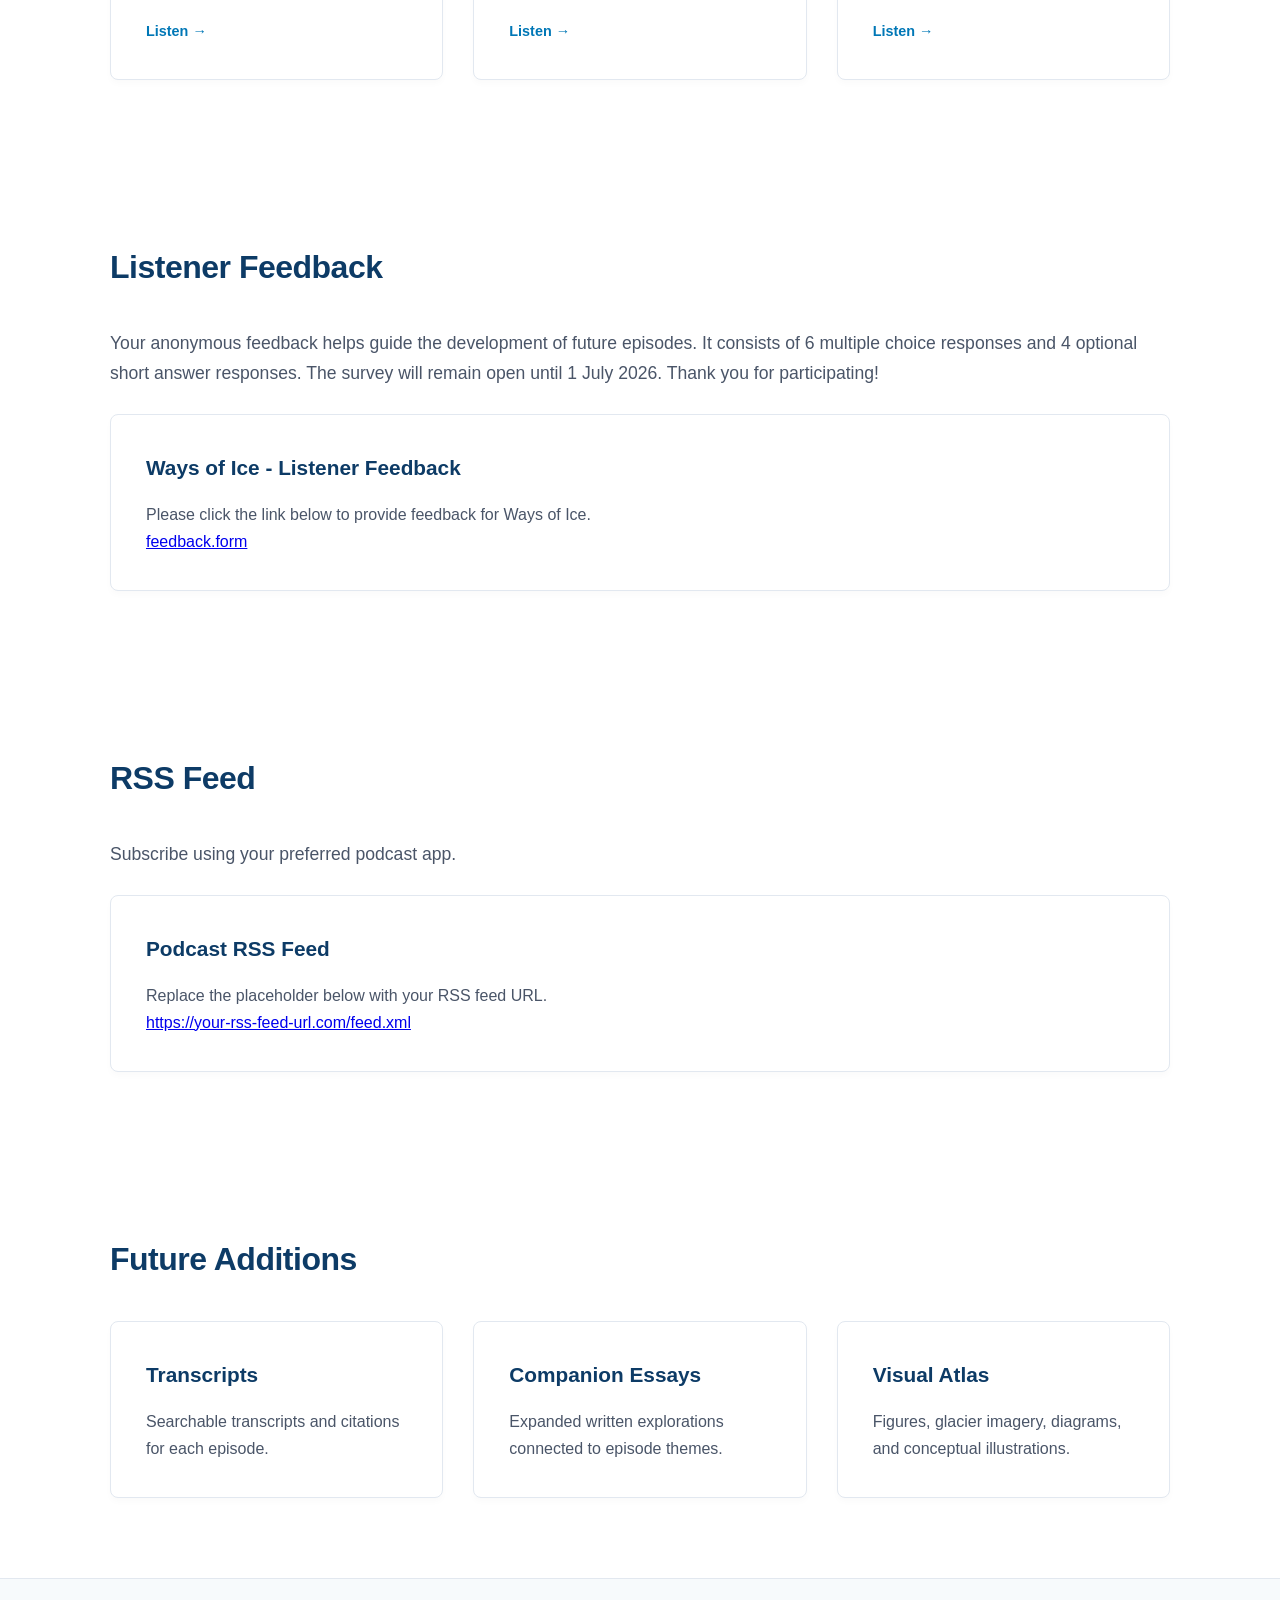
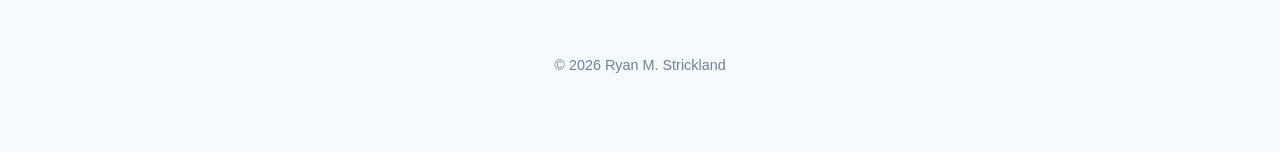
==== commit 5f467ff0: "Added images to episode boxes" ====
--- a/podcast.html
+++ b/podcast.html
@@ -85,25 +85,6 @@
             </div>
         </section>
 
-        <section>
-            <p>
-                Episodes list:
-            </p>
-            <p>
-            <l>01 - The Paradox of Scale</l>
-            <l>- 02 - The Paradox of Melt</l>
-            <l>- 03 - The Paradox of Flow</l>
-            <l>- 04 - The Shape of Ice</l>
-            <l>- 05 - Where the Ice Meets the Earth</l>
-            <l>- 06 - Rivers Beneath the Ice</l>
-            <l>- 07 - The Architects of Landscapes</l>
-            <l>- 08 - How to Measure a Glacier</l>
-            <l>- 09 - How to Build a Glacier</l>
-            <l>- 10 - Predicting a Changing Cryosphere</l>
-            </p>
-
-        </section>
-
         <!-- EPISODES -->
 
         <section id="episodes">
@@ -111,6 +92,33 @@
             <p>
             Full transcripts and additional resources will be added over time.
             </p>
+            <div class="grid">
+                <a href="podcast/episode-01.html" class="card-link">
+                    <div class="card" style="text-align: center;">
+                        <img src="images/earths_water.png" alt="Ways of Ice Podcast - Episode 01: The Paradox of Scale cover art" class="card-img">
+                        <span class="read-more">Listen to Episode 01 &rarr;</span>
+                    </div>
+                </a>
+
+                <a href="podcast/episode-02.html" class="card-link">
+                    <div class="card" style="text-align: center;">
+                        <img src="images/mass_balance.png" alt="Ways of Ice Podcast - Episode 02: The Paradox of Melt cover art" class="card-img">
+                        <span class="read-more">Listen to Episode 02 &rarr;</span>
+                    </div>
+                </a>
+
+                <a href="podcast/episode-03.html" class="card-link">
+                    <div class="card" style="text-align: center;">
+                        <img src="images/glacier_flow.png" alt="Ways of Ice Podcast - Episode 03: The Paradox of Flow cover art" class="card-img">
+                        <span class="read-more">Listen to Episode 03 &rarr;</span>
+                    </div>
+                </a>
+            </div>
+
+
+
+
+
             <div class="grid">
                 <!-- EPISODE CARD -->
                 <div class="card">
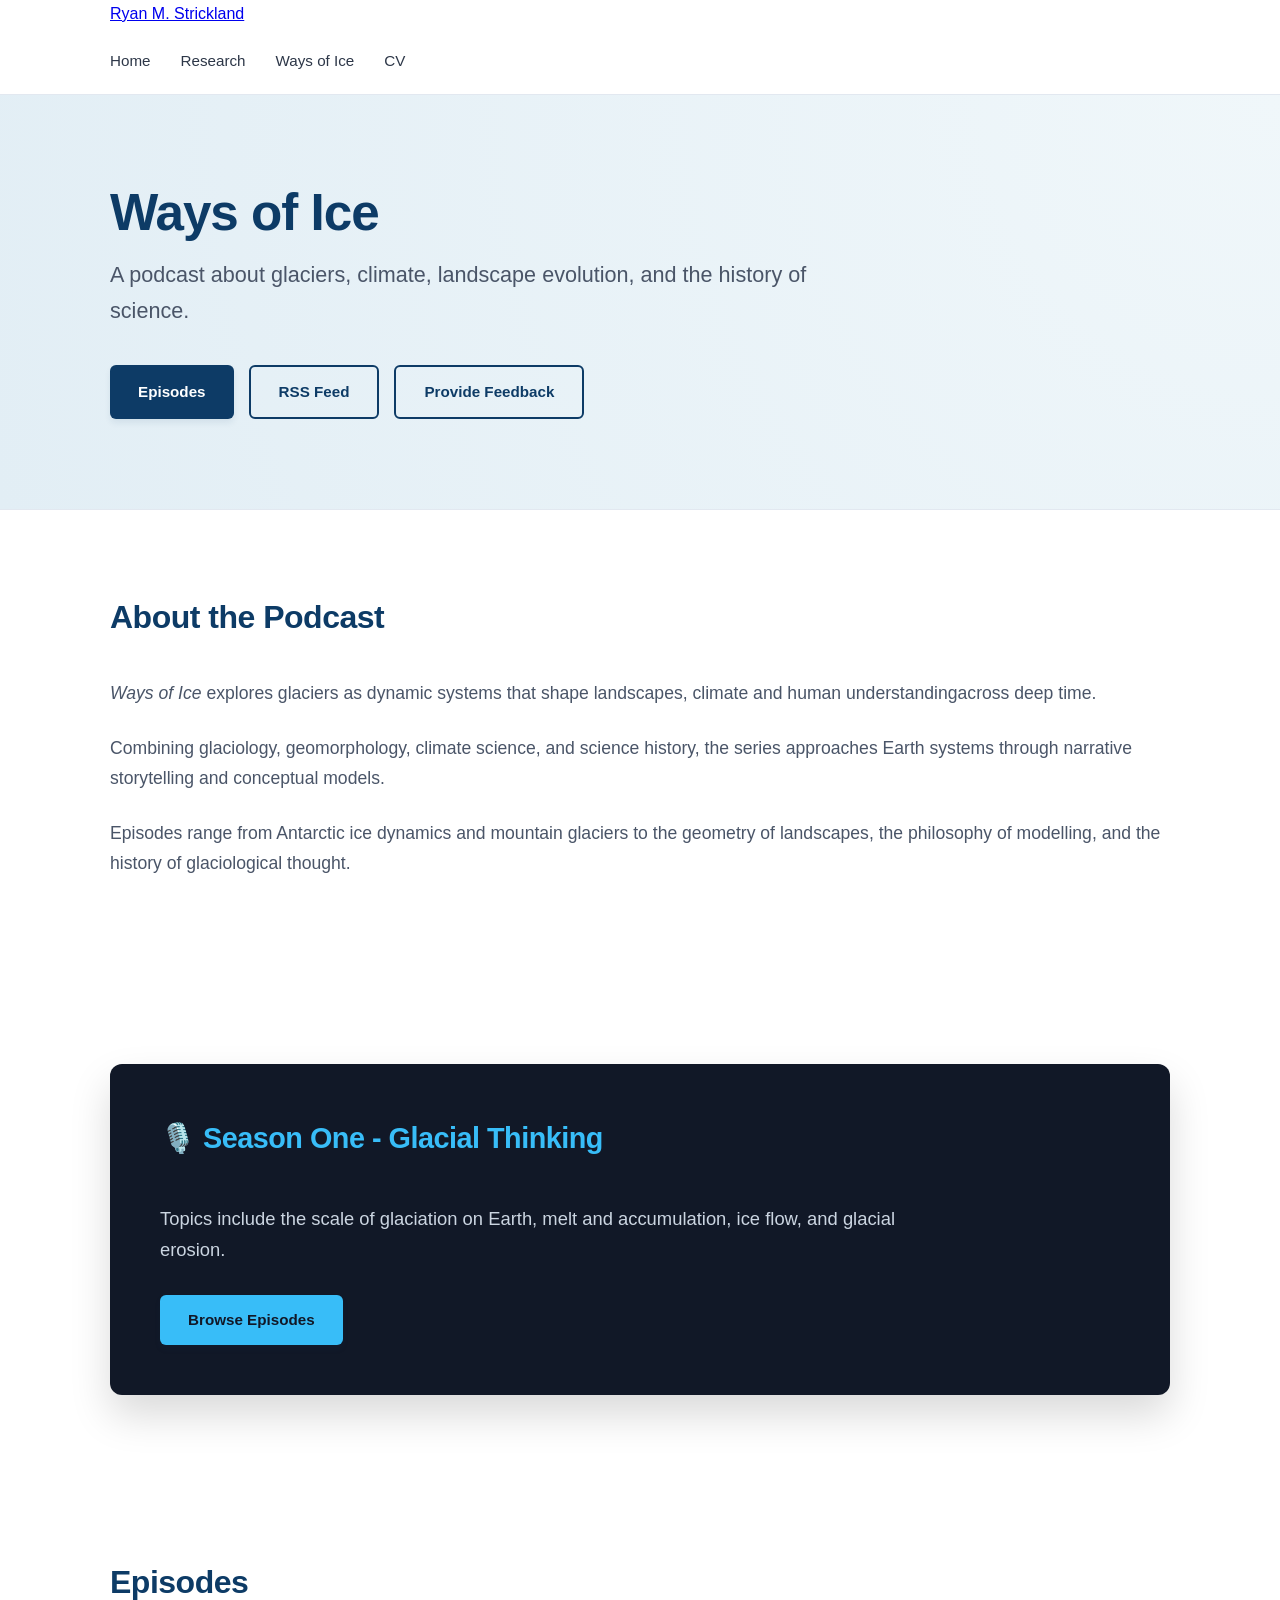
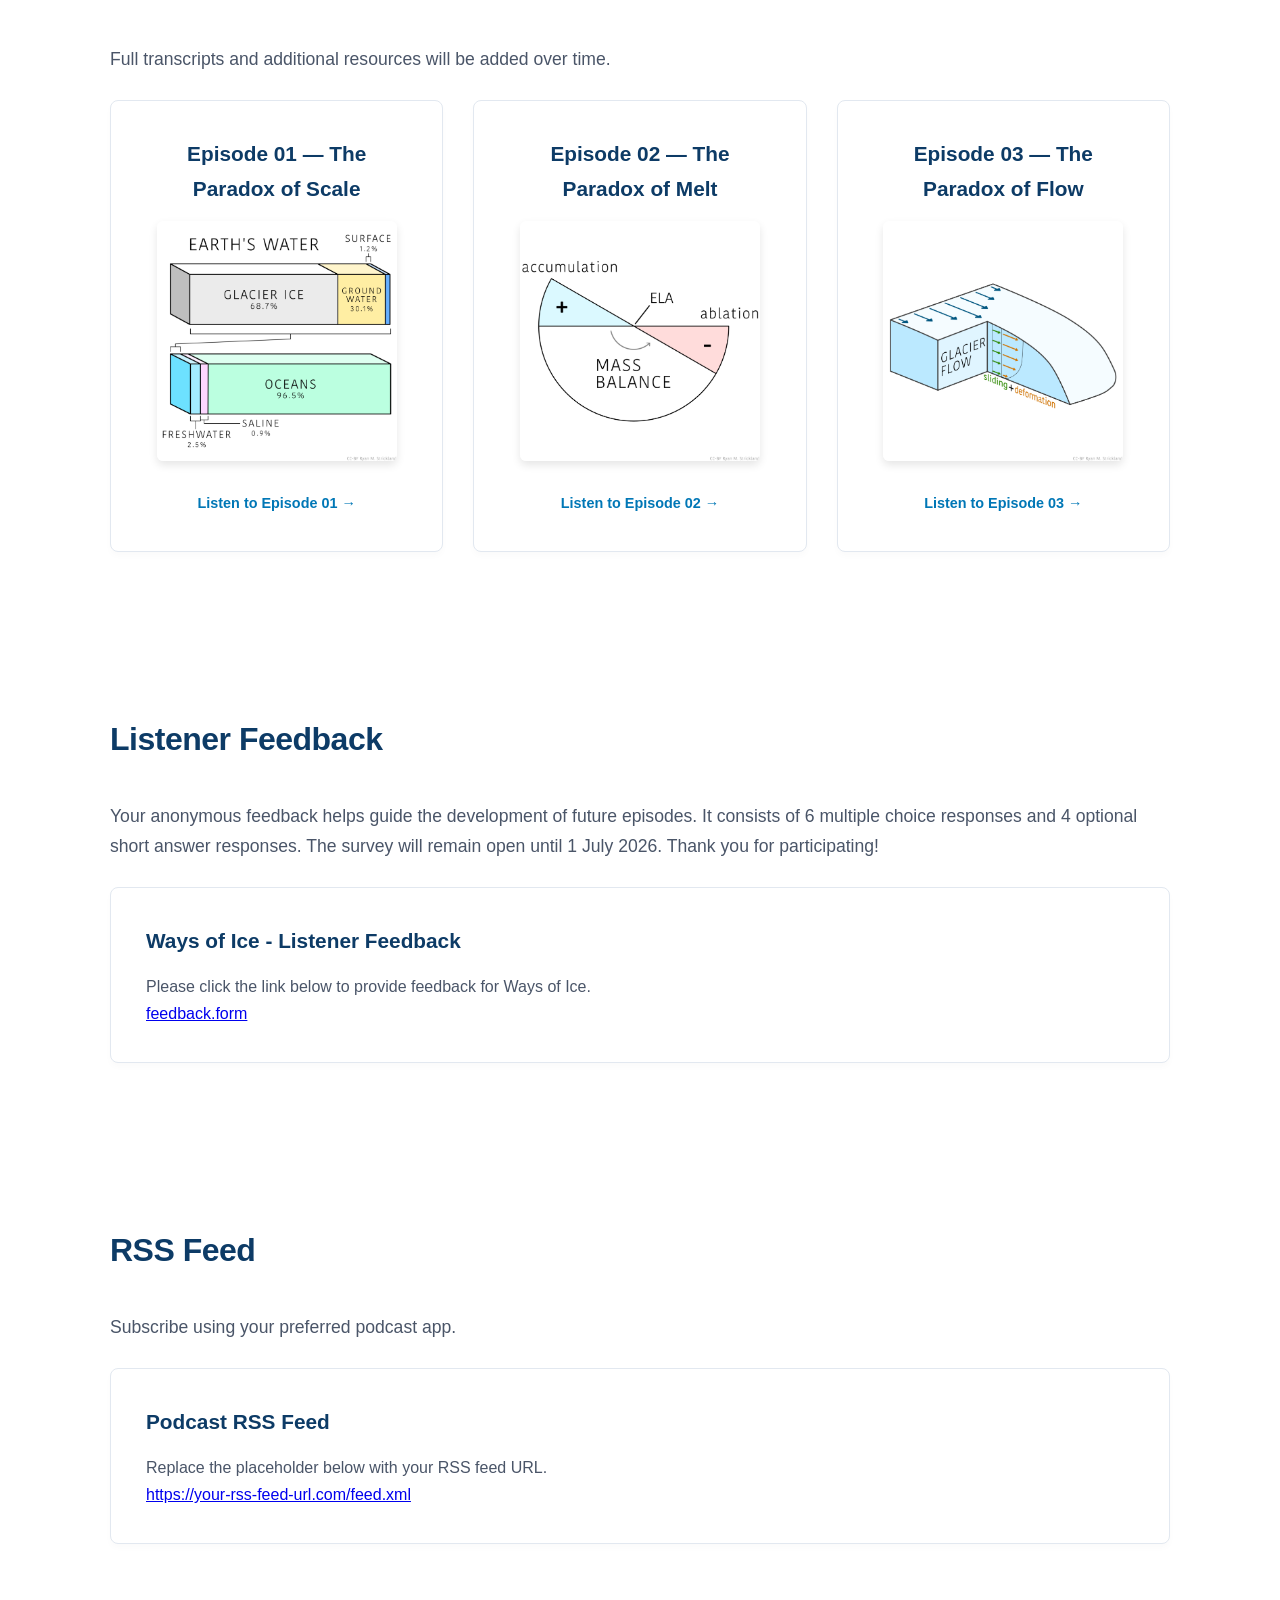
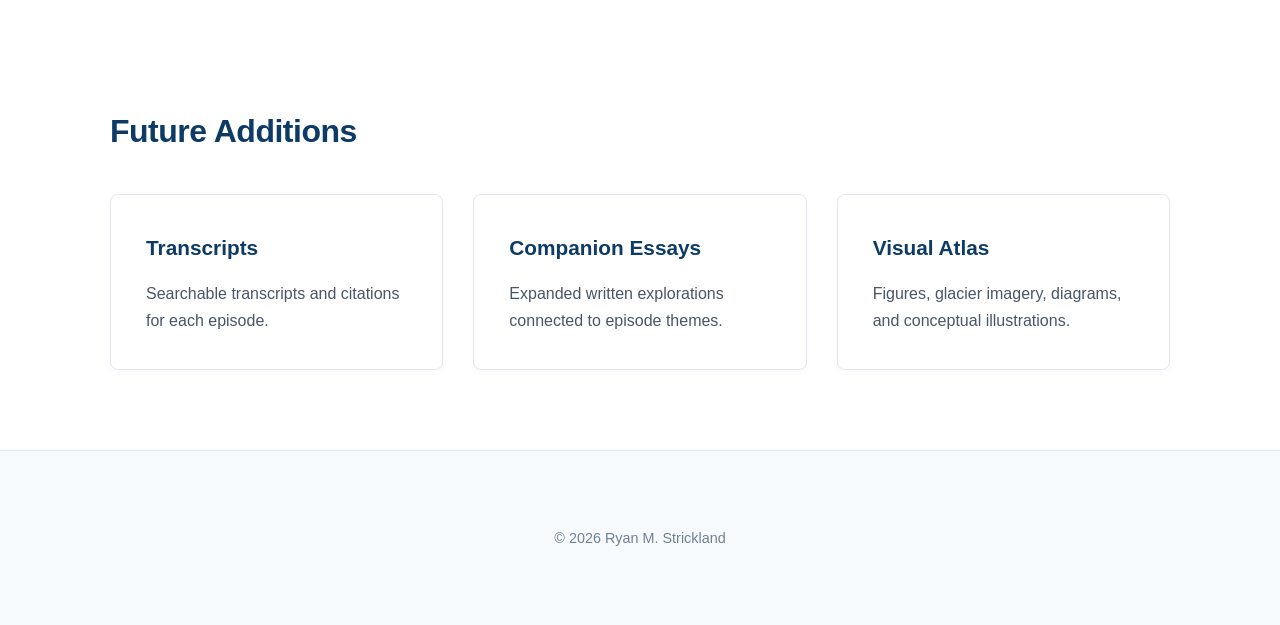
==== commit d76ba540: "Added box titles" ====
--- a/podcast.html
+++ b/podcast.html
@@ -95,6 +95,9 @@
             <div class="grid">
                 <a href="podcast/episode-01.html" class="card-link">
                     <div class="card" style="text-align: center;">
+                        <h3>
+                        Episode 01 — The Paradox of Scale
+                        </h3>
                         <img src="images/earths_water.png" alt="Ways of Ice Podcast - Episode 01: The Paradox of Scale cover art" class="card-img">
                         <span class="read-more">Listen to Episode 01 &rarr;</span>
                     </div>
@@ -102,6 +105,9 @@
 
                 <a href="podcast/episode-02.html" class="card-link">
                     <div class="card" style="text-align: center;">
+                        <h3>
+                        Episode 02 — The Paradox of Melt
+                        </h3>
                         <img src="images/mass_balance.png" alt="Ways of Ice Podcast - Episode 02: The Paradox of Melt cover art" class="card-img">
                         <span class="read-more">Listen to Episode 02 &rarr;</span>
                     </div>
@@ -109,52 +115,15 @@
 
                 <a href="podcast/episode-03.html" class="card-link">
                     <div class="card" style="text-align: center;">
+                        <h3>
+                        Episode 03 — The Paradox of Flow
+                        </h3>
                         <img src="images/glacier_flow.png" alt="Ways of Ice Podcast - Episode 03: The Paradox of Flow cover art" class="card-img">
                         <span class="read-more">Listen to Episode 03 &rarr;</span>
                     </div>
                 </a>
             </div>
 
-
-
-
-
-            <div class="grid">
-                <!-- EPISODE CARD -->
-                <div class="card">
-                    <h3>
-                    Episode 01 — The Paradox of Scale
-                    </h3>
-                    <p>
-                    Placeholder episode description.
-                    </p>
-                    <span class="read-more">
-                    Listen &rarr;
-                    </span>
-                </div>
-                <div class="card">
-                    <h3>
-                    Episode 02 — The Paradox of Melt
-                    </h3>
-                    <p>
-                    Placeholder episode description.
-                    </p>
-                    <span class="read-more">
-                    Listen &rarr;
-                    </span>
-                </div>
-                <div class="card">
-                    <h3>
-                    Episode 03 — The Paradox of Flow
-                    </h3>
-                    <p>
-                    Placeholder episode description.
-                    </p>
-                    <span class="read-more">
-                    Listen &rarr;
-                    </span>
-                </div>
-            </div>
         </section>
 
         <section id="feedback">
--- a/styles_1.css
+++ b/styles_1.css
@@ -298,4 +298,16 @@
     font-size: 0.9rem;
     font-weight: 600;
     color: var(--accent-color);
+}
+
+/* Restricts podcast/card artwork from ballooning on large screens */
+.card-img {
+    width: 240px;            /* Forces a clean, consistent width */
+    max-width: 100%;         /* Prevents it from breaking on tiny mobile screens */
+    height: 240px;           /* Keeps it perfectly square */
+    object-fit: cover;       /* Ensures the image crops beautifully without distortion if needed */
+    display: block;
+    margin: 0 auto 15px auto; /* Centers the image horizontally and adds bottom spacing */
+    border-radius: 6px;      /* Matches the card's smooth corners */
+    box-shadow: 0 4px 8px rgba(0, 0, 0, 0.1); /* Adds subtle depth to the artwork */
 }
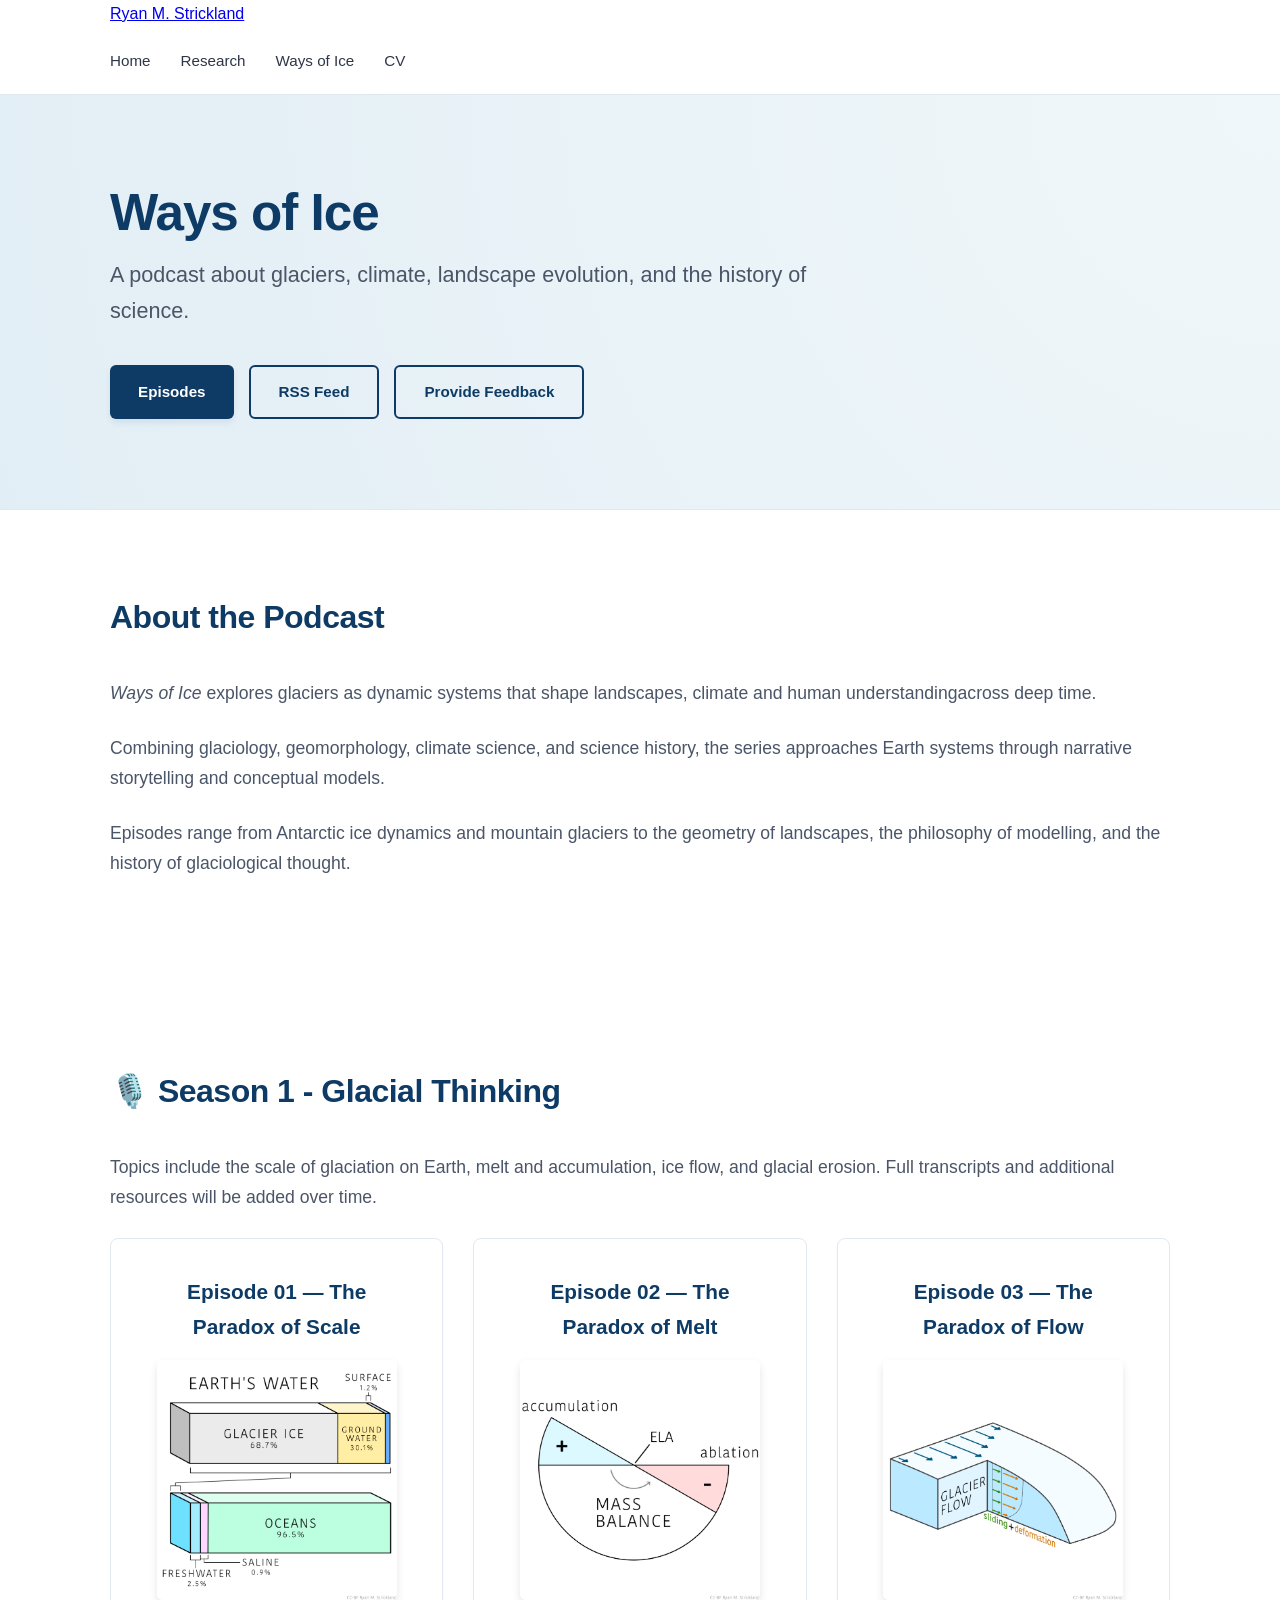
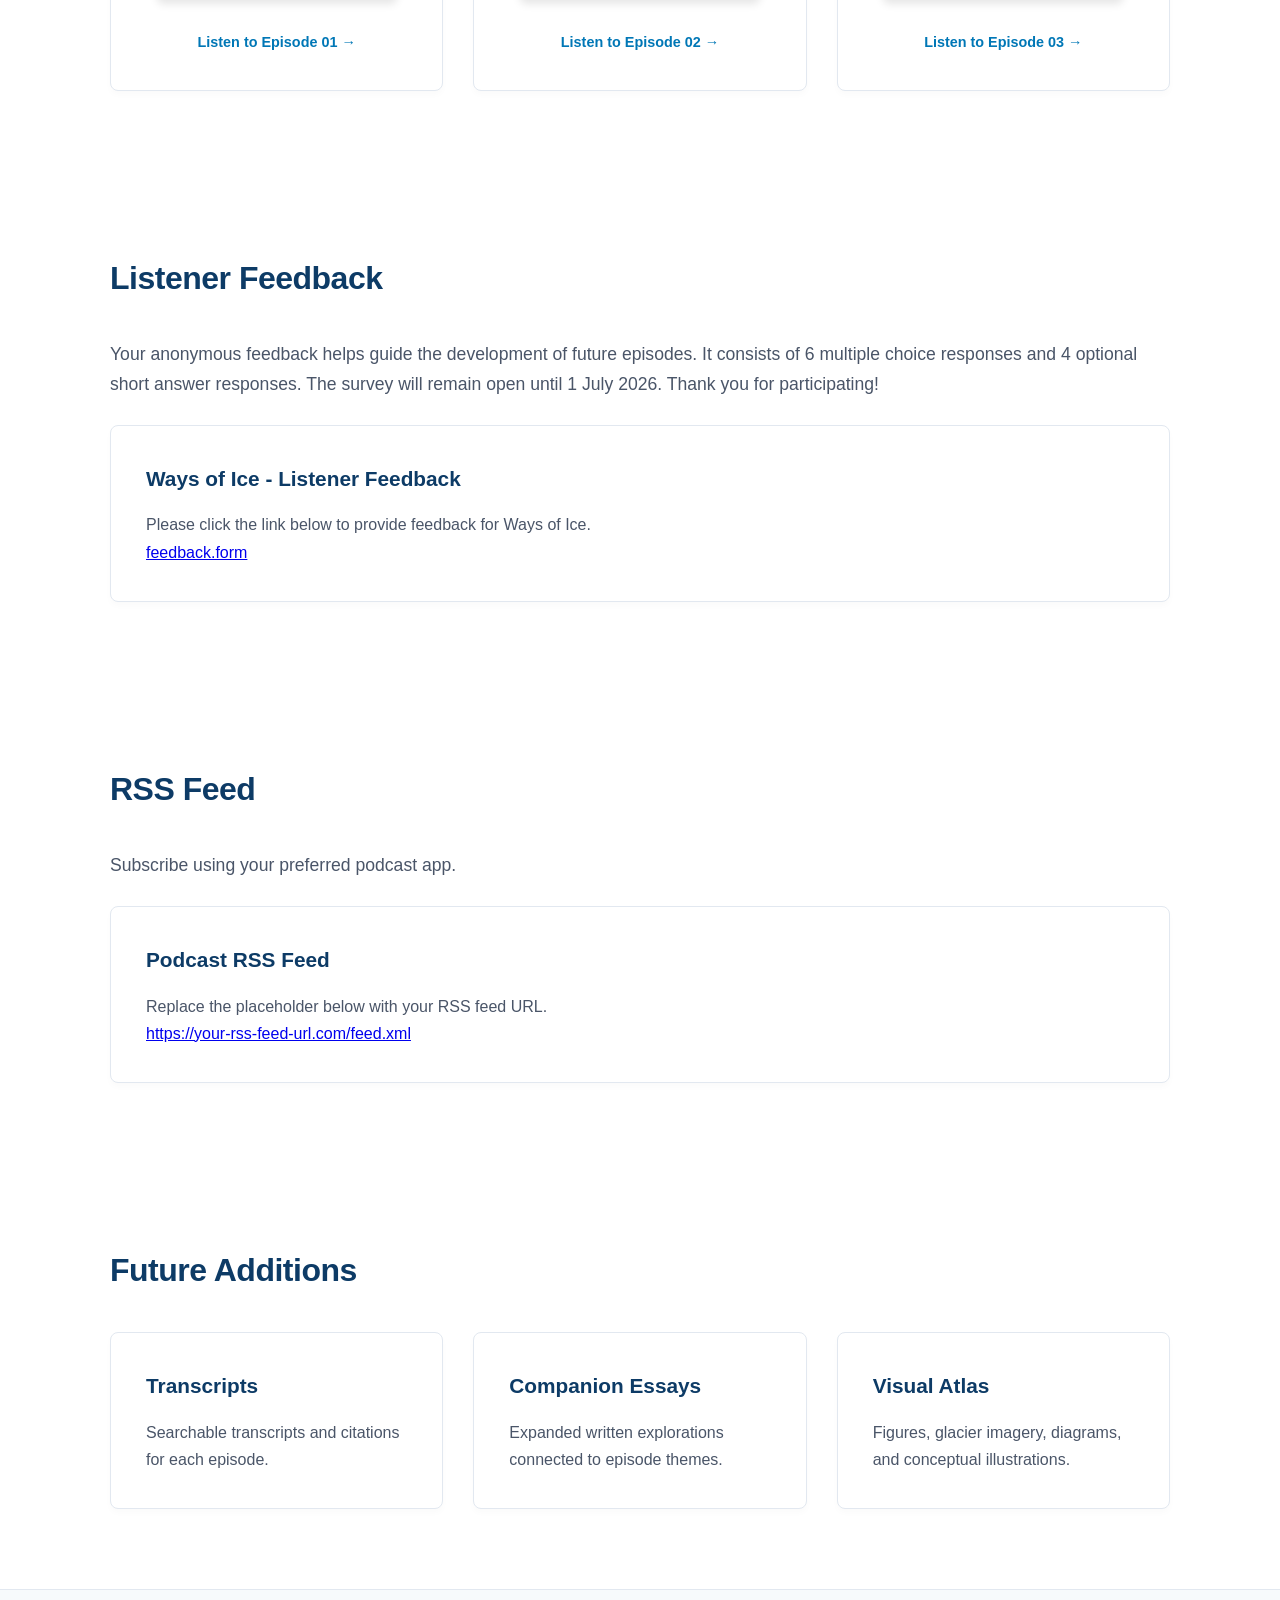
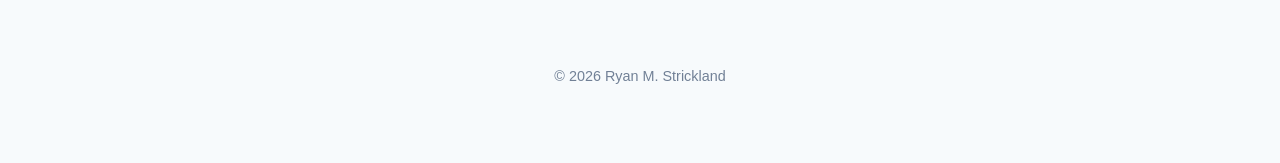
==== commit 6fda6738: "Simplified podcast page layout" ====
--- a/podcast.html
+++ b/podcast.html
@@ -64,33 +64,12 @@
             </p>
         </section>
 
-        <!-- FEATURE BLOCK -->
-
-        <section>
-            <div class="podcast-feature">
-                <h3>
-                    🎙️ Season One - Glacial Thinking
-                </h3>
-                <p>
-                
-                </p>
-                <p>
-                Topics include the scale of glaciation on Earth, melt and accumulation, ice flow, and glacial erosion.
-                </p>
-                <div>
-                    <a href="#episodes" class="btn">
-                        Browse Episodes
-                    </a>
-                </div>
-            </div>
-        </section>
-
         <!-- EPISODES -->
 
         <section id="episodes">
-            <h2>Episodes</h2>
+            <h2>🎙️ Season 1 - Glacial Thinking</h2>
             <p>
-            Full transcripts and additional resources will be added over time.
+            Topics include the scale of glaciation on Earth, melt and accumulation, ice flow, and glacial erosion. Full transcripts and additional resources will be added over time.
             </p>
             <div class="grid">
                 <a href="podcast/episode-01.html" class="card-link">
